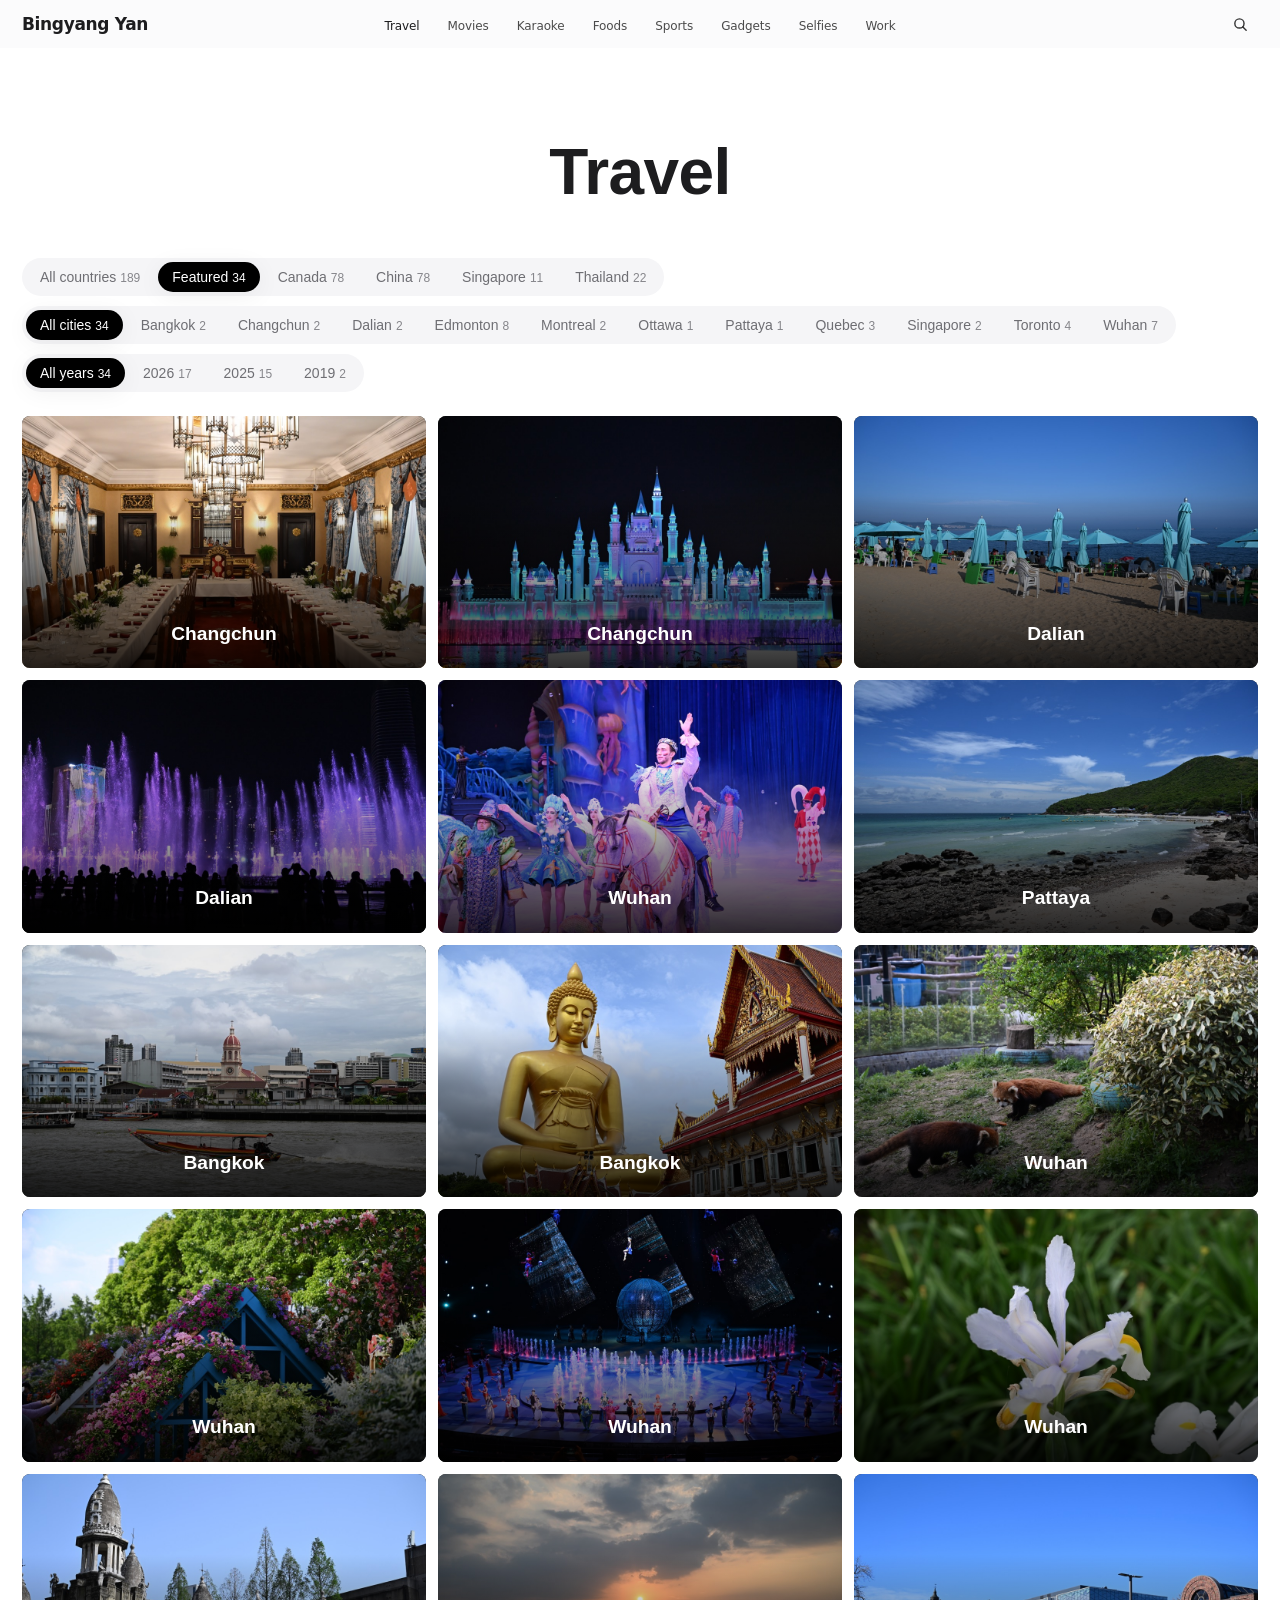
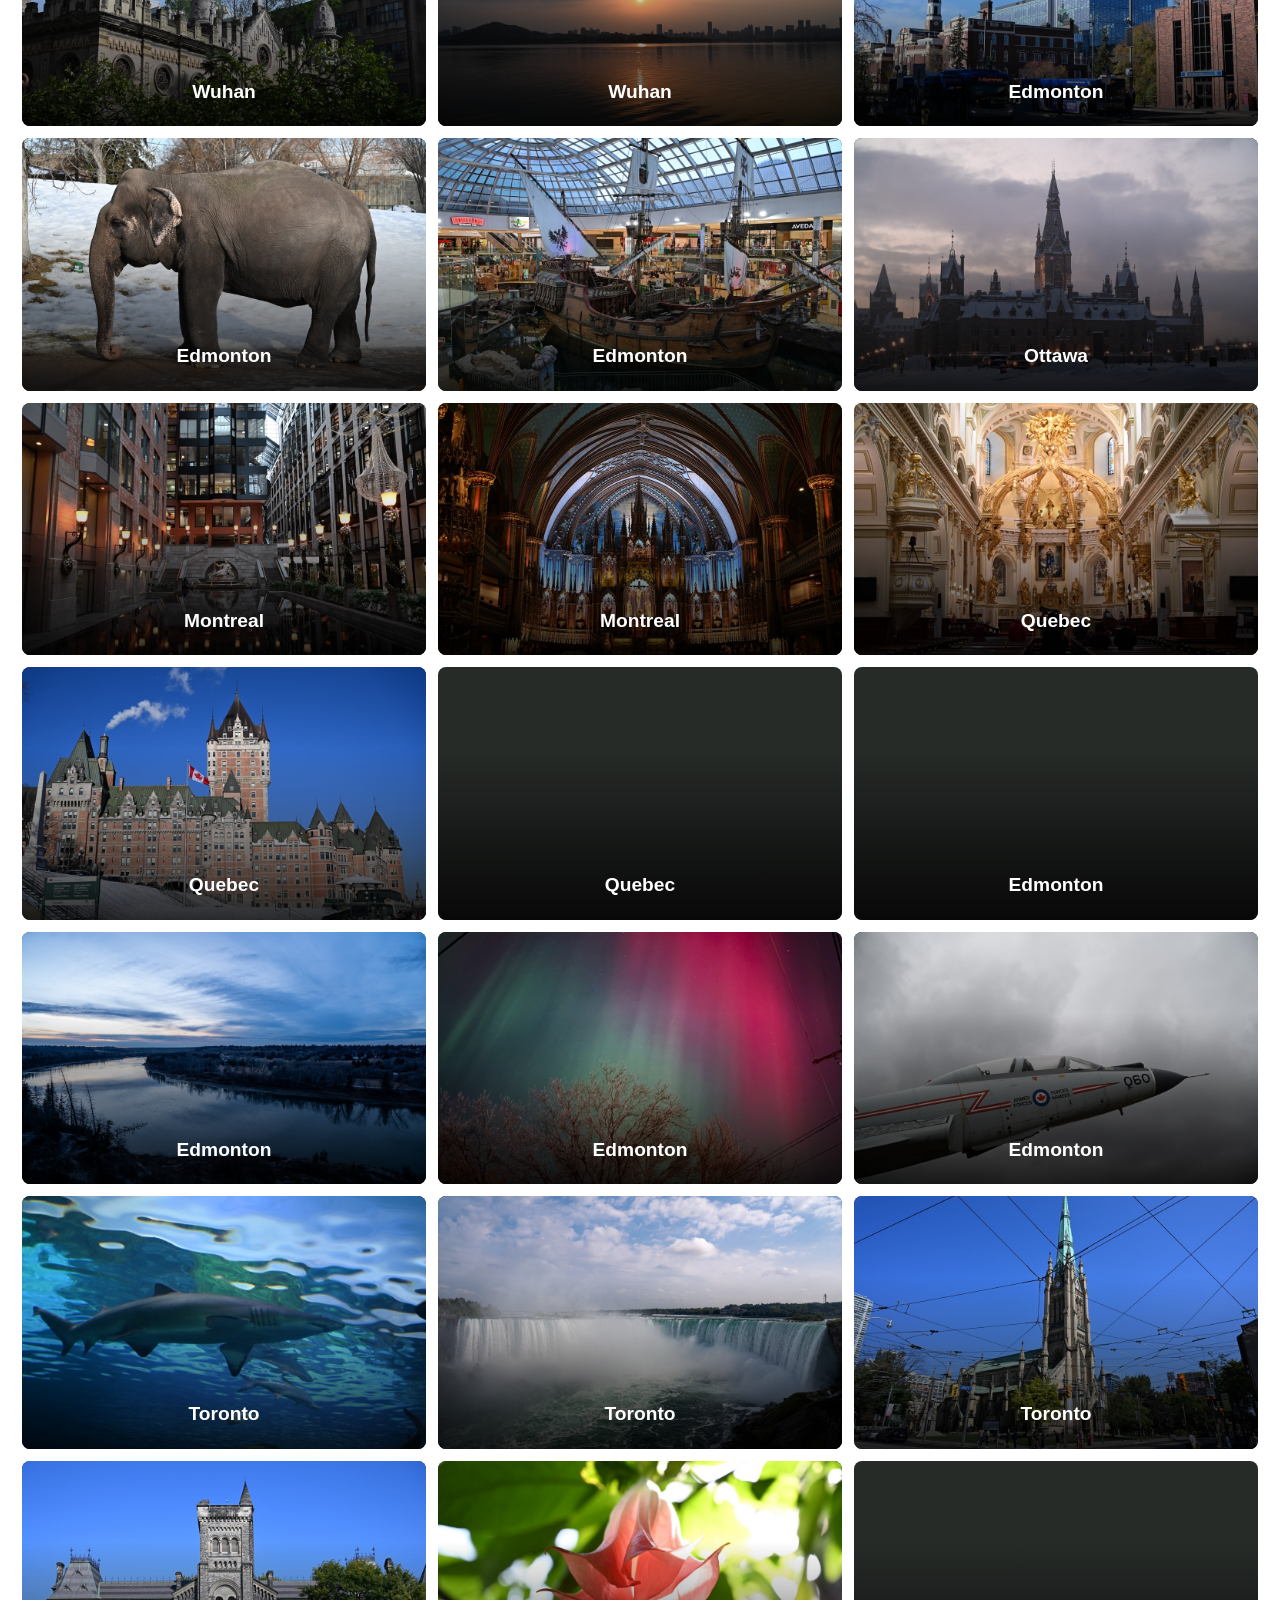
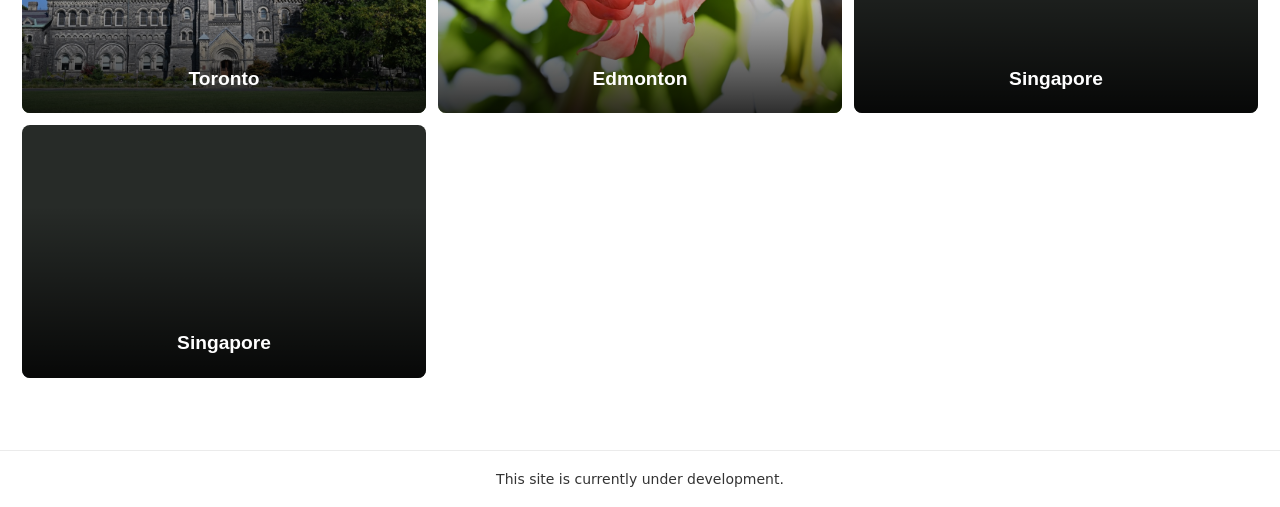
==== life/index.html @ ea41bec6 "Add linked city and year filters to Travel" ====
<!doctype html>
<html lang="en">
<head>
  <meta charset="utf-8">
  <meta name="viewport" content="width=device-width, initial-scale=1, viewport-fit=cover">
  <title>Travel · Bingyang Yan</title>
  <link rel="stylesheet" href="../assets/navigation.css?v=2">
  <script src="../assets/navigation.js?v=2" defer></script>
  <link rel="stylesheet" href="./travel.css?v=10">
  <script src="./travel.js?v=8" defer></script>
</head>
<body class="has-site-footer">
  <!-- Navigation adapted from breadli428/breadli428.github.io (MIT).
       See ../assets/navigation.LICENSE.txt. -->
  <header class="gnav">
    <nav class="gnav-inner" aria-label="Main">
      <a class="gnav-brand" href="./index.html">Bingyang Yan</a>
      <ul class="gnav-links" id="gnav-links">
        <li><span data-section="travel">Travel</span></li>
        <li><span data-section="movies">Movies</span></li>
        <li><span data-section="karaoke">Karaoke</span></li>
        <li><span data-section="foods">Foods</span></li>
        <li><span data-section="sports">Sports</span></li>
        <li><span data-section="gadgets">Gadgets</span></li>
        <li><span data-section="selfies">Selfies</span></li>
        <li><a href="../index.html">Work</a></li>
      </ul>
      <div class="gnav-tools">
        <button class="icon-btn" type="button" data-search aria-label="Search">
          <svg viewBox="0 0 24 24" fill="none" stroke="currentColor" stroke-width="2" stroke-linecap="round" aria-hidden="true">
            <circle cx="10.5" cy="10.5" r="6.5"/><path d="m20 20-4.6-4.6"/>
          </svg>
        </button>
        <button class="icon-btn gnav-menu-btn" type="button" aria-label="Menu" aria-expanded="false" aria-controls="gnav-links">
          <span aria-hidden="true"></span><span aria-hidden="true"></span>
        </button>
      </div>
    </nav>
  </header>
  <main class="travel" id="travel">
    <h1>Travel</h1>
    <div class="travel-filters">
      <div class="travel-filter-group" id="travel-country" role="group" aria-label="Filter by featured places or country"></div>
      <div class="travel-filter-group" id="travel-city" role="group" aria-label="Filter by city"></div>
      <div class="travel-filter-group" id="travel-year" role="group" aria-label="Filter by year"></div>
    </div>
    <p id="travel-status" role="status">Loading travel records…</p>
    <div class="travel-grid" id="travel-grid"></div>
    <template id="travel-card-template">
      <a class="travel-card" target="_blank" rel="noopener noreferrer">
        <img alt="" decoding="async">
        <span class="travel-card-label"></span>
        <span class="travel-card-details">
          <span class="travel-card-location"><strong></strong><span class="travel-card-country"></span></span>
          <small></small>
        </span>
      </a>
    </template>
  </main>
  <footer class="site-footer">This site is currently under development.</footer>
  <dialog class="search-modal" aria-label="Search">
    <div class="search-field">
      <input type="search" aria-label="Search pages" placeholder="Search pages" autofocus>
      <button class="icon-btn" type="button" data-close aria-label="Close search">
        <svg viewBox="0 0 24 24" fill="none" stroke="currentColor" stroke-width="2" stroke-linecap="round" aria-hidden="true">
          <path d="m6 6 12 12M18 6 6 18"/>
        </svg>
      </button>
    </div>
    <ul class="search-results"></ul>
    <div role="status"></div>
  </dialog>
</body>
</html>
---- assets/navigation.css ----
/* Navigation adapted from breadli428/breadli428.github.io.
   MIT license and copyright notice: navigation.LICENSE.txt. */

:root {
  --font: -apple-system, BlinkMacSystemFont, "SF Pro Text", Inter, system-ui, sans-serif;
  --nav-h: 48px;
  --wrap-wide: 1280px;
  --gutter: max(22px, env(safe-area-inset-left), env(safe-area-inset-right));
  --ease: cubic-bezier(0.28, 0.11, 0.32, 1);
  --bg: #fff;
  --text: #1d1d1f;
  --hairline: rgb(0 0 0 / 8%);
  --nav-bg: rgb(250 250 252 / 80%);
  --nav-text: rgb(0 0 0 / 80%);
  color-scheme: light;
}

@media (prefers-color-scheme: dark) {
  :root {
    --bg: #000;
    --text: #f5f5f7;
    --hairline: rgb(255 255 255 / 10%);
    --nav-bg: rgb(22 22 23 / 80%);
    --nav-text: rgb(255 255 255 / 80%);
    color-scheme: dark;
  }
}

*, *::before, *::after { box-sizing: border-box; }

html {
  scroll-behavior: smooth;
  scroll-padding-top: calc(var(--nav-h) + env(safe-area-inset-top, 0px) + 12px);
}

body {
  margin: 0;
  padding-top: calc(var(--nav-h) + env(safe-area-inset-top, 0px));
  background: var(--bg);
  color: var(--text);
  font-family: var(--font);
  -webkit-font-smoothing: antialiased;
}

.gnav {
  position: fixed; inset: 0 0 auto 0; z-index: 100;
  height: calc(var(--nav-h) + env(safe-area-inset-top, 0px));
  padding-top: env(safe-area-inset-top, 0px);
  background: var(--nav-bg);
  -webkit-backdrop-filter: saturate(180%) blur(20px);
  backdrop-filter: saturate(180%) blur(20px);
  transition: background-color 0.4s var(--ease), box-shadow 0.4s var(--ease);
}
.gnav.is-scrolled { box-shadow: 0 1px 0 var(--hairline); }
.gnav.is-over-hero:not(.is-open) {
  background: rgba(0, 0, 0, 0.35);
  --nav-text: rgba(255, 255, 255, 0.85);
  box-shadow: none;
}
.gnav.is-over-hero:not(.is-open) .gnav-brand { color: #fff; }

.gnav-inner {
  height: var(--nav-h);
  display: grid; grid-template-columns: 1fr auto 1fr; align-items: center; gap: 16px;
  width: min(100% - 2 * var(--gutter), var(--wrap-wide)); margin-inline: auto;
}
.gnav-brand {
  font-size: 17px; font-weight: 600; letter-spacing: -0.02em;
  color: var(--text); white-space: nowrap;
}
.gnav-brand, .gnav-brand:hover { text-decoration: none; }

.gnav-links {
  display: flex; align-items: center; gap: clamp(14px, 2.2vw, 30px);
  list-style: none; margin: 0; padding: 0;
}
.gnav-links a, .gnav-links li > span {
  text-decoration: none; white-space: nowrap;
  font-size: 12px; letter-spacing: -0.01em;
  color: var(--nav-text);
  transition: color 0.2s var(--ease), opacity 0.2s var(--ease);
  opacity: 0.88;
}
.gnav-links a:hover, .gnav-links a.is-active { text-decoration: none; opacity: 1; color: var(--text); }
.gnav.is-over-hero:not(.is-open) .gnav-links a:hover,
.gnav.is-over-hero:not(.is-open) .gnav-links a.is-active { color: #fff; }

.gnav-tools { display: flex; justify-self: end; align-items: center; gap: 4px; }
.icon-btn {
  width: 36px; height: 36px;
  display: inline-grid; place-items: center;
  border: 0; padding: 0; background: transparent; cursor: pointer;
  border-radius: 50%;
  color: var(--nav-text);
  transition: background-color 0.2s var(--ease);
}
.icon-btn:hover { background: var(--hairline); }
.icon-btn svg { width: 17px; height: 17px; }

.gnav-menu-btn { display: none; flex-direction: column; align-items: center; justify-content: center; }
.gnav-menu-btn span {
  display: block; width: 17px; height: 1.5px; background: currentColor; border-radius: 1px;
  transition: transform 0.3s var(--ease);
}
.gnav-menu-btn span + span { margin-top: 6px; }
.gnav.is-open .gnav-menu-btn span:first-child { transform: translateY(3.75px) rotate(45deg); }
.gnav.is-open .gnav-menu-btn span:last-child { transform: translateY(-3.75px) rotate(-45deg); }

@media (max-width: 900px) {
  .gnav-inner { grid-template-columns: 1fr auto; gap: 8px; }
  .gnav-menu-btn { display: inline-flex; }
  .gnav-links {
    position: fixed; inset: calc(var(--nav-h) + env(safe-area-inset-top, 0px)) 0 auto 0;
    height: calc(100dvh - var(--nav-h) - env(safe-area-inset-top, 0px));
    flex-direction: column; align-items: flex-start; gap: 0;
    padding: 12px var(--gutter) 40px;
    background: var(--bg);
    overflow-y: auto; overscroll-behavior: contain;
    visibility: hidden; opacity: 0;
    transform: translateY(-8px);
    transition: opacity 0.3s var(--ease), transform 0.3s var(--ease), visibility 0s linear 0.3s;
  }
  .gnav.is-open .gnav-links {
    visibility: visible; opacity: 1; transform: none;
    transition: opacity 0.3s var(--ease), transform 0.3s var(--ease);
  }
  .gnav-links li { width: 100%; }
  .gnav-links a, .gnav-links li > span {
    display: block; padding: 10px 0;
    font-size: 28px; font-weight: 600; letter-spacing: 0.007em;
    color: var(--text); opacity: 1;
  }
  .gnav.is-open { background: var(--bg); }
  body.nav-open { overflow: hidden; }
}


.search-modal {
  position: fixed;
  inset: 10vh 0 auto;
  width: min(100% - 32px, 680px);
  max-height: 80vh;
  margin: 0 auto;
  padding: 24px;
  border: 1px solid var(--hairline);
  border-radius: 18px;
  background: var(--bg);
  color: var(--text);
}

.search-modal::backdrop { background: rgb(0 0 0 / 40%); }

.search-field { display: flex; align-items: center; gap: 8px; }

.search-field input {
  flex: 1;
  min-width: 0;
  font: inherit;
  color: inherit;
  background: transparent;
  border: 1px solid var(--hairline);
  border-radius: 8px;
  padding: 10px 12px;
}

.search-results { margin: 16px 0 0; padding-inline-start: 20px; }
.search-results li + li { margin-top: 8px; }
.search-results a { color: inherit; }

@media (prefers-reduced-motion: no-preference) {
  @view-transition { navigation: auto; }
  ::view-transition-old(root), ::view-transition-new(root) { animation-duration: 180ms; }
}

@media (prefers-reduced-motion: reduce) {
  html { scroll-behavior: auto; }
  .gnav, .gnav .gnav-links, .gnav a, .gnav .icon-btn, .gnav .gnav-menu-btn span {
    transition: none;
  }
}

body.has-site-footer {
  display: flex;
  flex-direction: column;
  min-height: 100vh;
}

.site-footer {
  margin-top: auto;
  padding: 20px var(--gutter) max(20px, env(safe-area-inset-bottom));
  border-top: 1px solid var(--hairline);
  color: var(--nav-text);
  font-size: 14px;
  text-align: center;
}
---- life/travel.css ----
/* Travel title and segmented filters adapted from breadli428/breadli428.github.io
   (MIT). See ../assets/navigation.LICENSE.txt. */

.travel {
  --travel-muted: #6e6e73;
  --travel-count: #86868b;
  --travel-tile: #f5f5f7;
  --travel-shadow: 0 4px 24px rgb(0 0 0 / 6%);
  width: 100%;
  max-width: 1480px;
  margin-inline: auto;
  padding: clamp(36px, 7vw, 90px) var(--gutter) 72px;
  background: var(--bg);
  text-align: center;
  font-family: -apple-system, BlinkMacSystemFont, "SF Pro Display", "SF Pro Text", Inter, "Helvetica Neue", Helvetica, Arial, sans-serif;
}

.travel h1 {
  margin: 0 0 clamp(24px, calc(5vw - 12px), 52px);
  font-size: clamp(36px, 5.2vw, 64px);
  line-height: 1.0625;
  letter-spacing: -0.009em;
  font-weight: 700;
}

.travel-filter-group {
  display: flex; gap: 4px; flex-wrap: wrap; width: fit-content; max-width: 100%;
  padding: 4px;
  border-radius: 980px; background: var(--travel-tile);
}
.travel-filter {
  border: 0;
  background: transparent;
  cursor: pointer;
  white-space: nowrap;
  font: inherit;
  padding: 7px 14px; border-radius: 980px;
  font-size: 14px; font-weight: 500; color: var(--travel-muted);
  transition: background-color 0.25s var(--ease), color 0.25s var(--ease);
}
.travel-filter span { margin-left: 4px; font-size: 12px; color: var(--travel-count); font-variant-numeric: tabular-nums; }
.travel-filter:hover { color: var(--text); }
.travel-filter[aria-pressed="true"] { background: #000; color: #fff; box-shadow: var(--travel-shadow); }
.travel-filter[aria-pressed="true"] span { color: inherit; }

.travel-filters {
  display: flex;
  flex-direction: column;
  align-items: flex-start;
  gap: 10px;
}
.travel-filter-group:empty, .travel-filter[hidden] { display: none; }
.travel-filter:focus-visible { outline: 2px solid var(--text); outline-offset: -2px; }
.travel-filter[aria-pressed="true"]:focus-visible { outline-color: #fff; }
#travel-status { margin: 18px 0 12px; font-size: 14px; color: var(--travel-muted); }
#travel-status:empty { display: none; }
.travel-grid:not(:empty) { margin-top: 24px; }

@media (max-width: 760px) {
  .travel-filter-group { border-radius: 22px; }
}

@media (prefers-color-scheme: dark) {
  .travel {
    --travel-muted: #a1a1a6;
    --travel-tile: #161617;
    --travel-shadow: 0 4px 24px rgb(0 0 0 / 40%);
  }
}

.travel-grid { display: grid; grid-template-columns: repeat(var(--travel-columns, 4), minmax(0, 1fr)); gap: 12px; }
.travel-grid--featured { --travel-columns: 3; }
.travel-card {
  position: relative;
  display: grid;
  align-items: end;
  width: 100%;
  overflow: hidden;
  isolation: isolate;
  aspect-ratio: 16 / 10;
  border: 0;
  border-radius: 8px;
  padding: clamp(12px, 2vw, 24px);
  background: #272b28;
  color: white;
  font: inherit;
  text-decoration: none;
  cursor: pointer;
}
.travel-card::after {
  content: "";
  position: absolute;
  inset: 0;
  z-index: -1;
  background: linear-gradient(transparent 32%, rgb(0 0 0 / 82%));
  transition: opacity 250ms ease;
}
.travel-card:focus-visible::after {
  opacity: 0;
}
.travel-card img {
  position: absolute;
  inset: 0;
  z-index: -2;
  width: 100%;
  height: 100%;
  object-fit: cover;
  transition: transform 250ms ease;
}
.travel-card:focus-visible { outline: 3px solid currentColor; outline-offset: 3px; color: var(--text); }
.travel-card:focus-visible span { color: white; }
.travel-card strong, .travel-card small { display: block; }
.travel-card strong, .travel-card-label { font-size: clamp(0.9375rem, 1.5vw, 1.3125rem); line-height: 1.12; }
.travel-card small { margin-top: 6px; font-size: .875rem; }
.travel-card-label { font-weight: 700; }
.travel-card .travel-card-label,
.travel-card .travel-card-details { grid-area: 1 / 1; }
.travel-card .travel-card-details { visibility: hidden; }
.travel-card:focus-visible .travel-card-label { visibility: hidden; }
.travel-card:focus-visible .travel-card-details { visibility: visible; }

@media (hover: hover) {
  .travel-card:hover::after { opacity: 0; }
  .travel-card:hover img { transform: scale(1.035); }
  .travel-card:hover .travel-card-label { visibility: hidden; }
  .travel-card:hover .travel-card-details { visibility: visible; }
}

.travel-card-details {
  justify-self: center;
  max-width: 100%;
  padding: 6px 10px;
  border-radius: 6px;
  background: rgb(0 0 0 / 62%);
}
.travel-card-country:empty { display: none; }
.travel-grid--featured .travel-card-location {
  display: flex;
  flex-wrap: wrap;
  justify-content: center;
  align-items: baseline;
  gap: 2px 7px;
}
.travel-grid--featured .travel-card-location strong { font-size: clamp(1.125rem, 1.65vw, 1.5rem); }
.travel-grid--featured .travel-card-country { font-size: 0.8125rem; }

@media (max-width: 1100px) { .travel-grid { grid-template-columns: repeat(3, minmax(0, 1fr)); } }
@media (max-width: 850px) { .travel-grid { grid-template-columns: repeat(2, minmax(0, 1fr)); } }
@media (max-width: 460px) {
  .travel-grid { grid-template-columns: 1fr; }
}
@media (prefers-reduced-motion: reduce) {
  .travel-card::after, .travel-card img, .travel-filter { transition: none; }
}
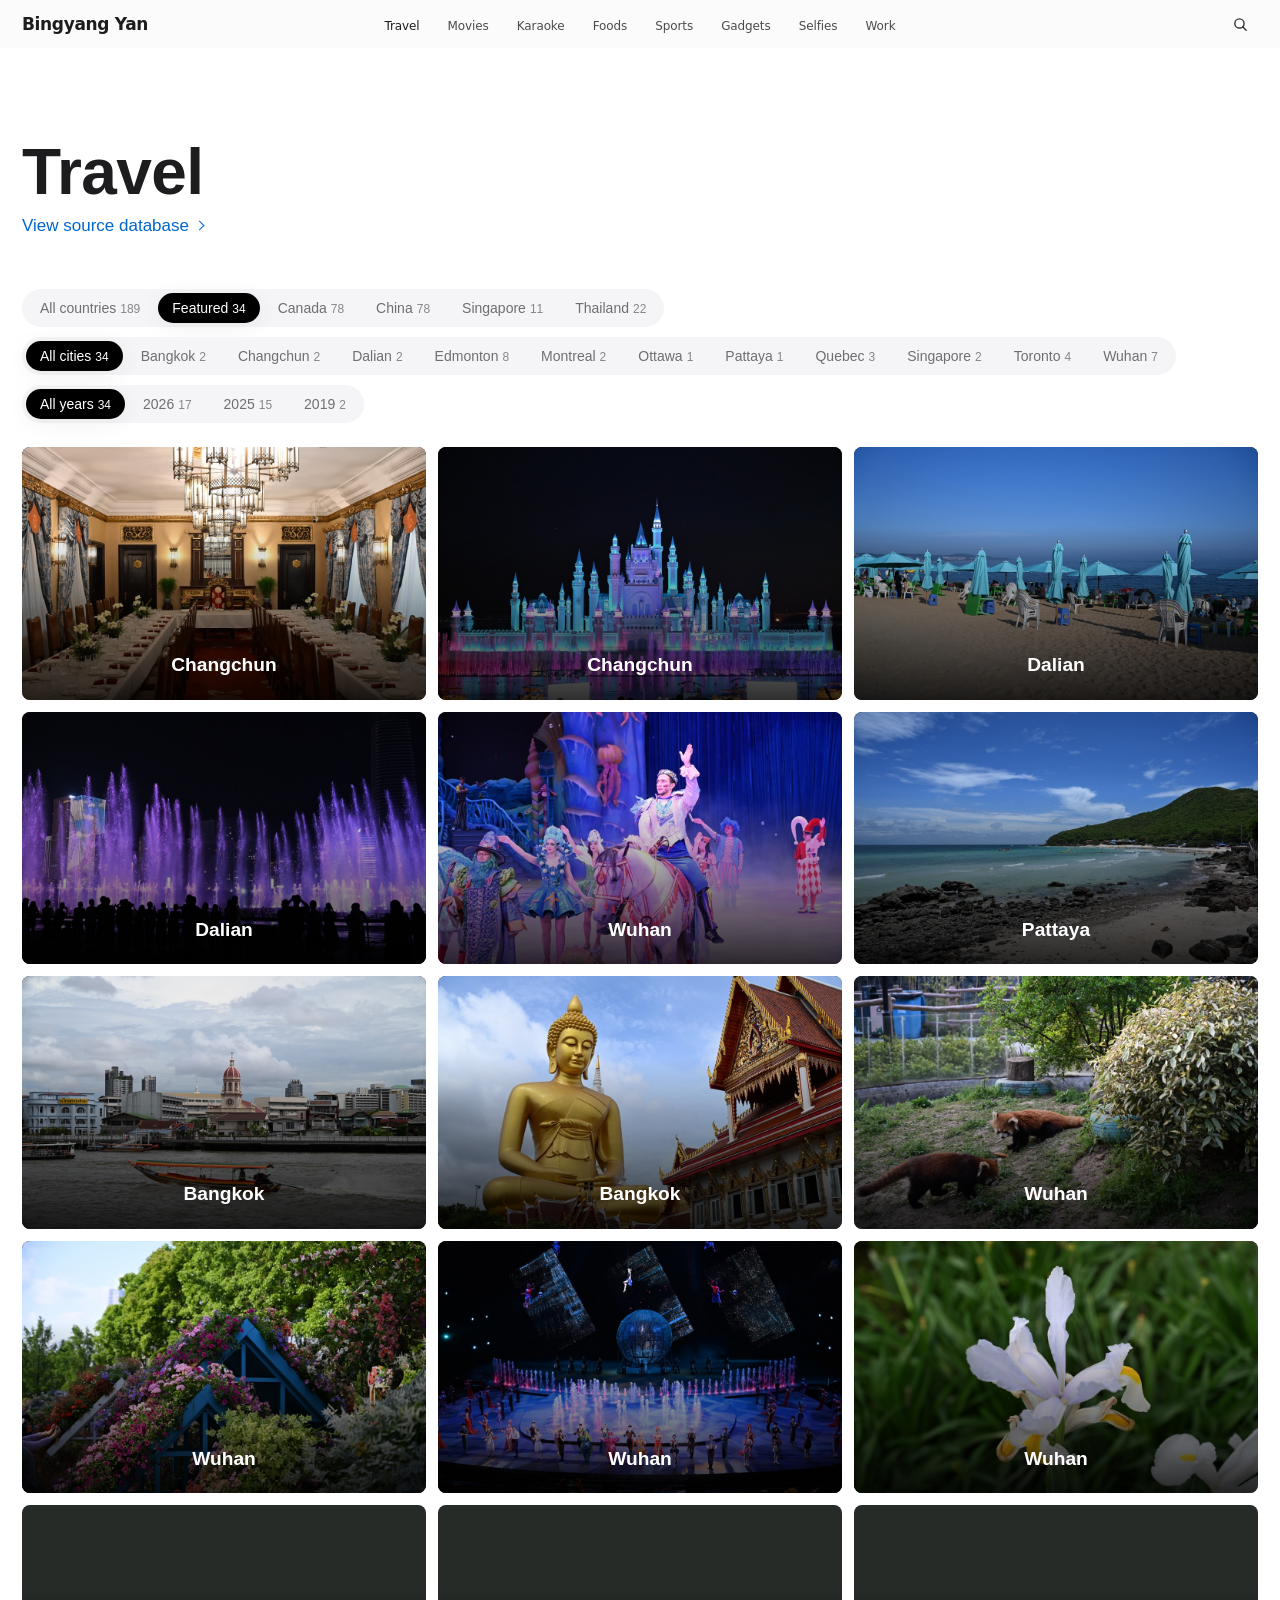
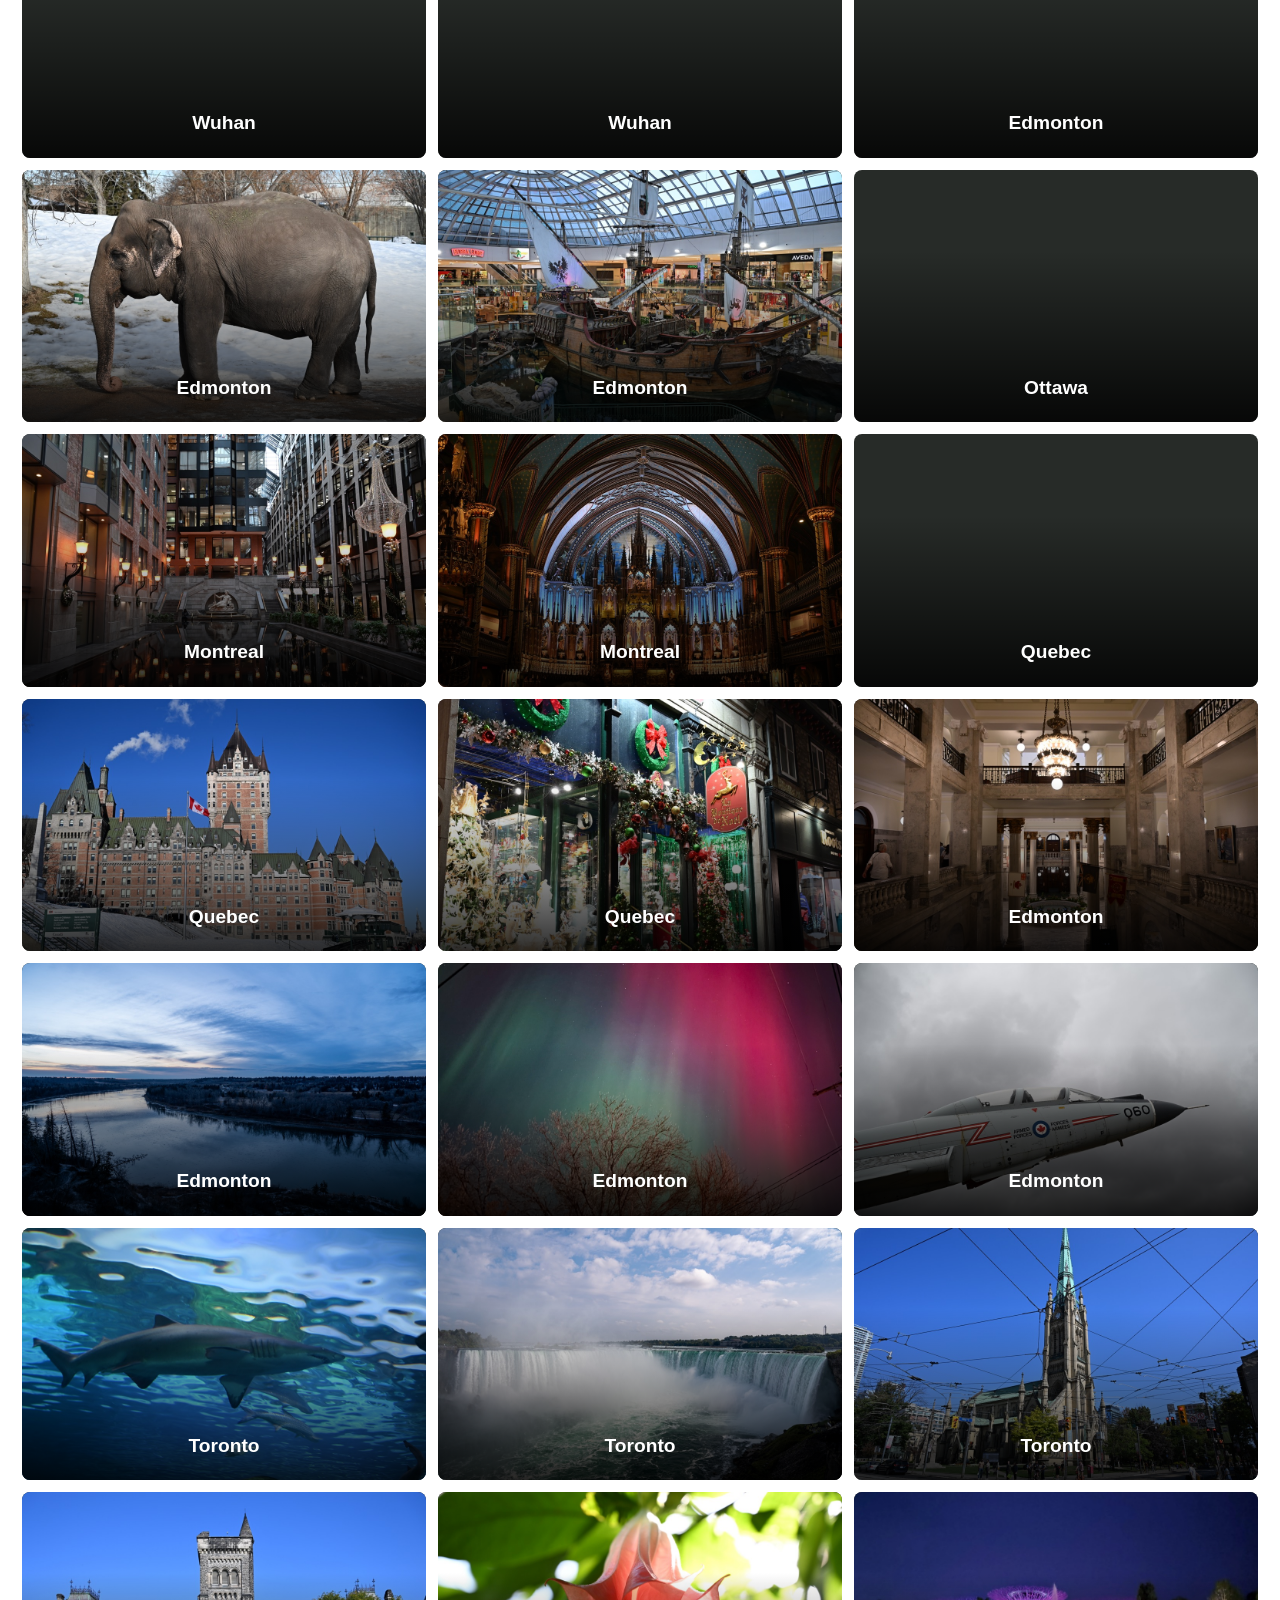
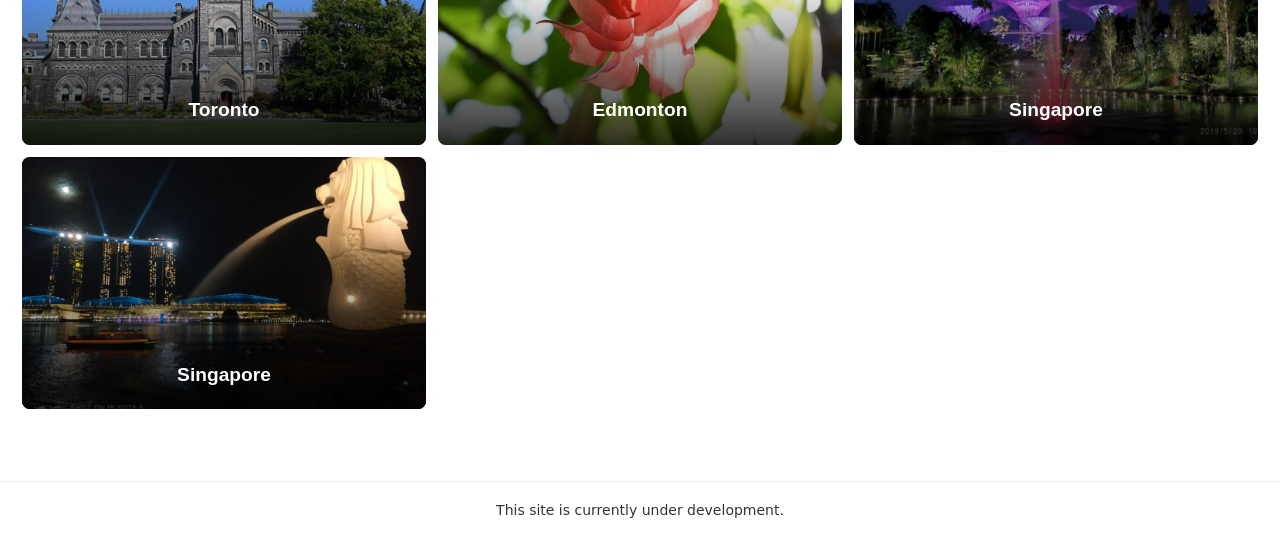
==== commit 1009f523: "Add the Travel source link and improve mobile city titles" ====
--- a/life/index.html
+++ b/life/index.html
@@ -6,7 +6,7 @@
   <title>Travel · Bingyang Yan</title>
   <link rel="stylesheet" href="../assets/navigation.css?v=2">
   <script src="../assets/navigation.js?v=2" defer></script>
-  <link rel="stylesheet" href="./travel.css?v=10">
+  <link rel="stylesheet" href="./travel.css?v=11">
   <script src="./travel.js?v=8" defer></script>
 </head>
 <body class="has-site-footer">
@@ -38,7 +38,10 @@
     </nav>
   </header>
   <main class="travel" id="travel">
-    <h1>Travel</h1>
+    <div class="travel-heading">
+      <h1>Travel</h1>
+      <a class="travel-source-link" href="https://bryce-yan.notion.site/db-travel">View source database</a>
+    </div>
     <div class="travel-filters">
       <div class="travel-filter-group" id="travel-country" role="group" aria-label="Filter by featured places or country"></div>
       <div class="travel-filter-group" id="travel-city" role="group" aria-label="Filter by city"></div>
--- a/life/travel.css
+++ b/life/travel.css
@@ -3,6 +3,7 @@
 
 .travel {
   --travel-muted: #6e6e73;
+  --travel-link: #0066cc;
   --travel-count: #86868b;
   --travel-tile: #f5f5f7;
   --travel-shadow: 0 4px 24px rgb(0 0 0 / 6%);
@@ -15,13 +16,36 @@
   font-family: -apple-system, BlinkMacSystemFont, "SF Pro Display", "SF Pro Text", Inter, "Helvetica Neue", Helvetica, Arial, sans-serif;
 }
 
+.travel-heading {
+  margin-bottom: clamp(24px, calc(5vw - 12px), 52px);
+  text-align: start;
+}
 .travel h1 {
-  margin: 0 0 clamp(24px, calc(5vw - 12px), 52px);
+  margin: 0 0 8px;
   font-size: clamp(36px, 5.2vw, 64px);
   line-height: 1.0625;
   letter-spacing: -0.009em;
   font-weight: 700;
 }
+
+.travel-source-link {
+  display: inline-flex;
+  align-items: center;
+  gap: 7px;
+  color: var(--travel-link);
+  font-size: 17px;
+  line-height: 1.4;
+  text-decoration: none;
+}
+.travel-source-link::after {
+  width: 0.42em;
+  height: 0.42em;
+  border-inline-end: 1.5px solid;
+  border-block-start: 1.5px solid;
+  transform: rotate(45deg);
+  content: "";
+}
+.travel-source-link:hover { text-decoration: underline; }
 
 .travel-filter-group {
   display: flex; gap: 4px; flex-wrap: wrap; width: fit-content; max-width: 100%;
@@ -58,11 +82,13 @@
 
 @media (max-width: 760px) {
   .travel-filter-group { border-radius: 22px; }
+  .travel-grid--featured .travel-card-label { font-size: 20px; }
 }
 
 @media (prefers-color-scheme: dark) {
   .travel {
     --travel-muted: #a1a1a6;
+    --travel-link: #2997ff;
     --travel-tile: #161617;
     --travel-shadow: 0 4px 24px rgb(0 0 0 / 40%);
   }
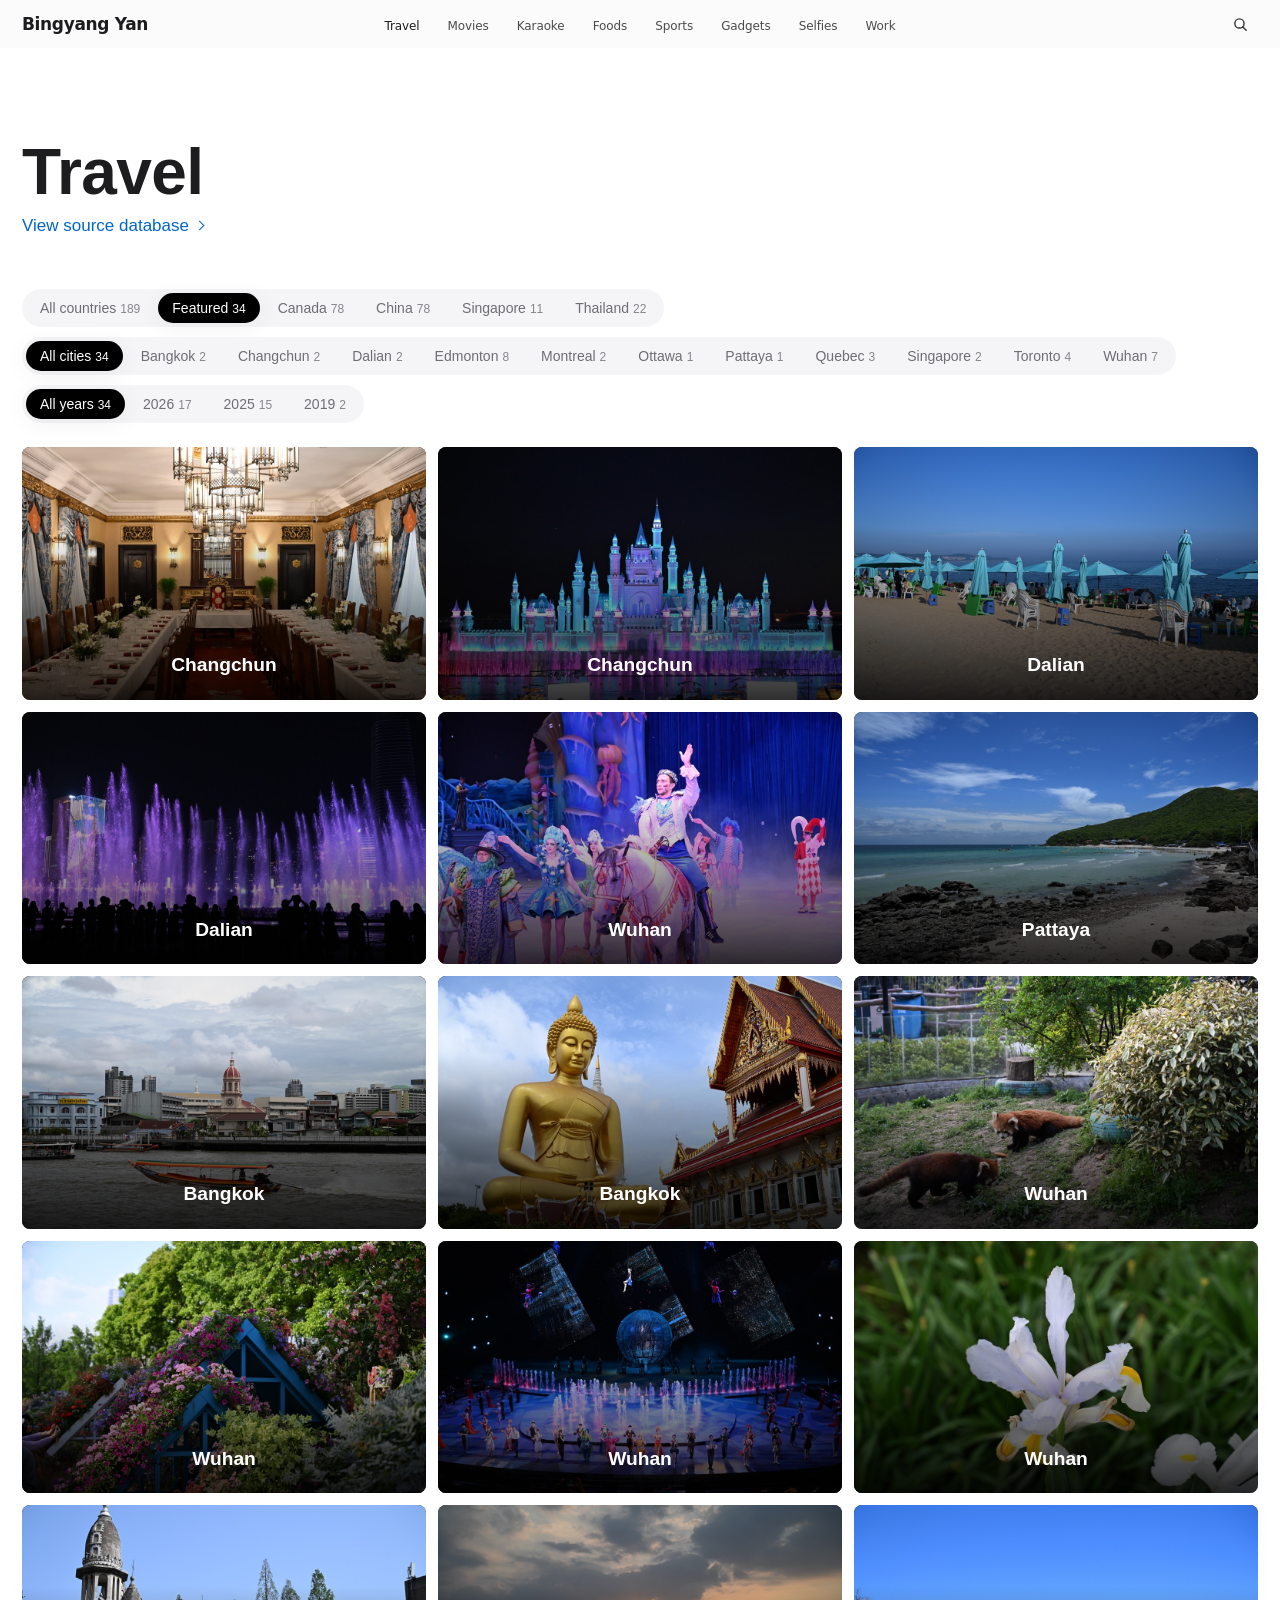
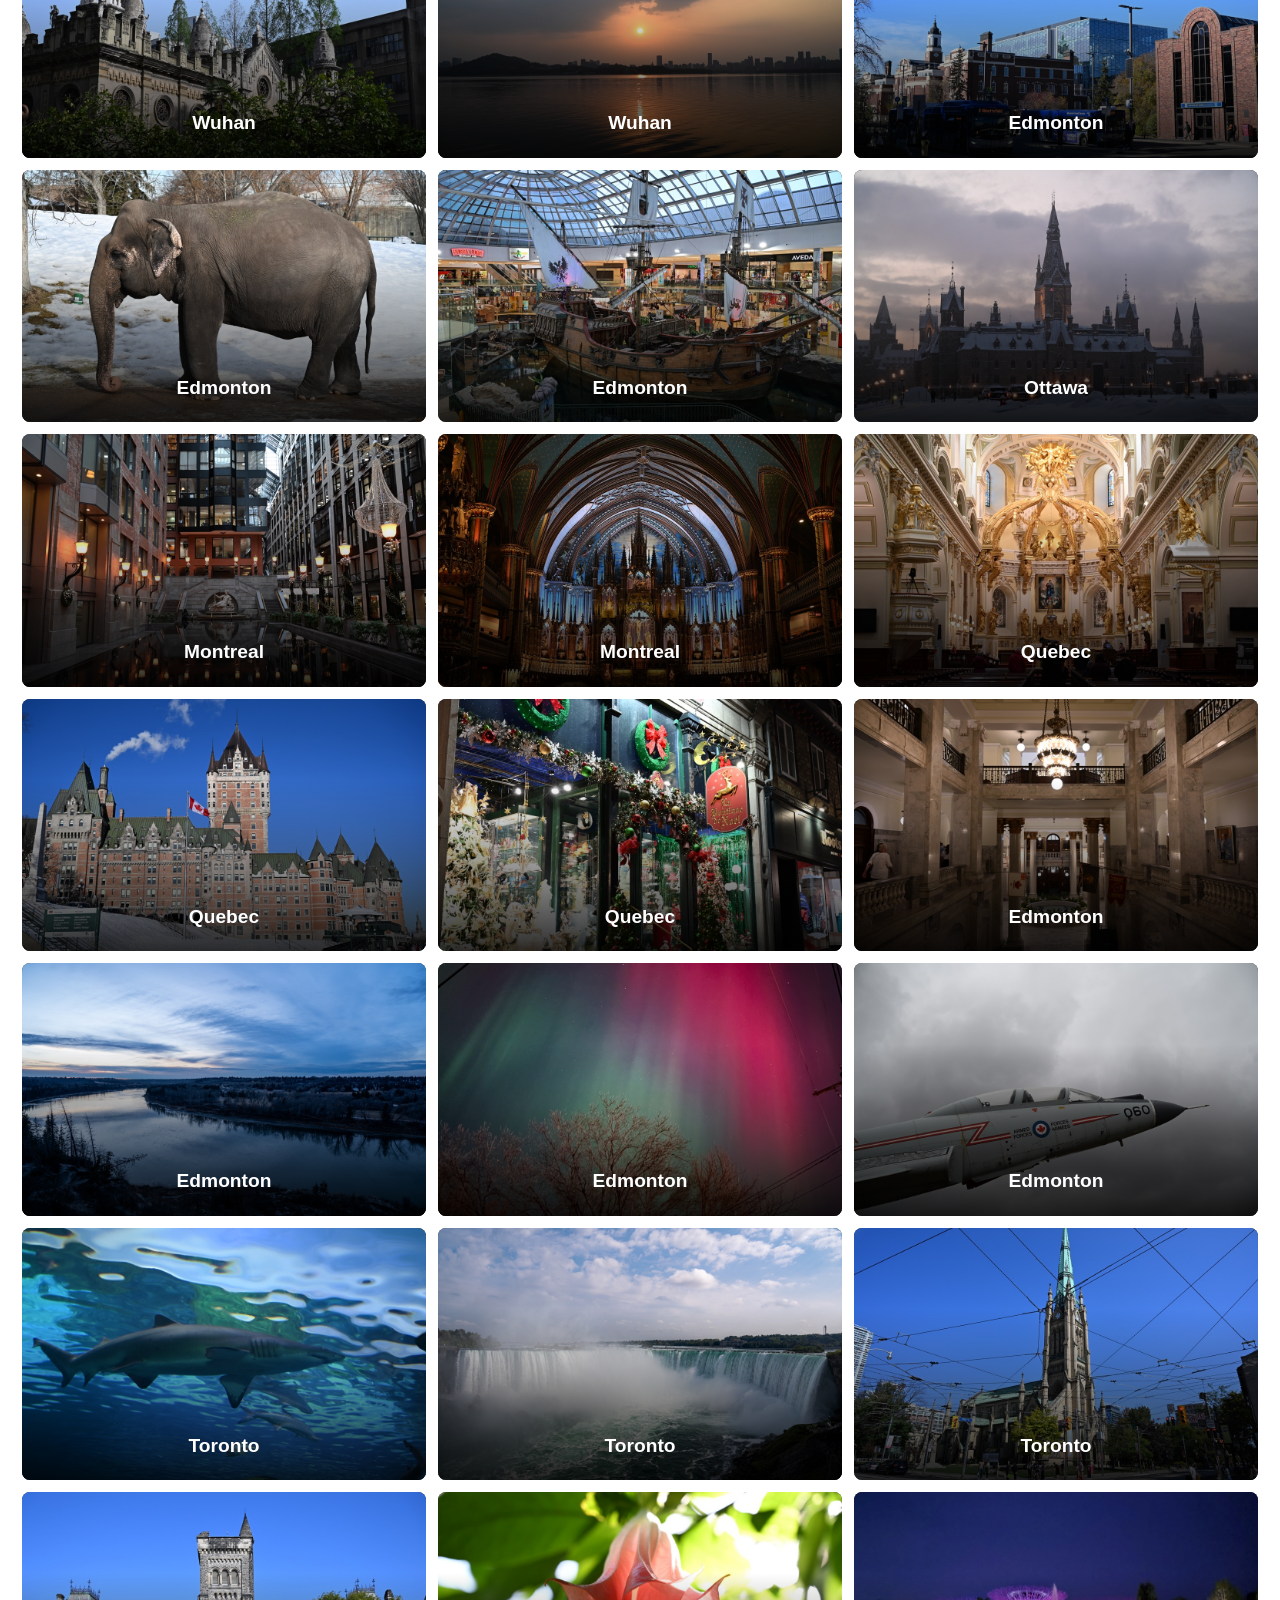
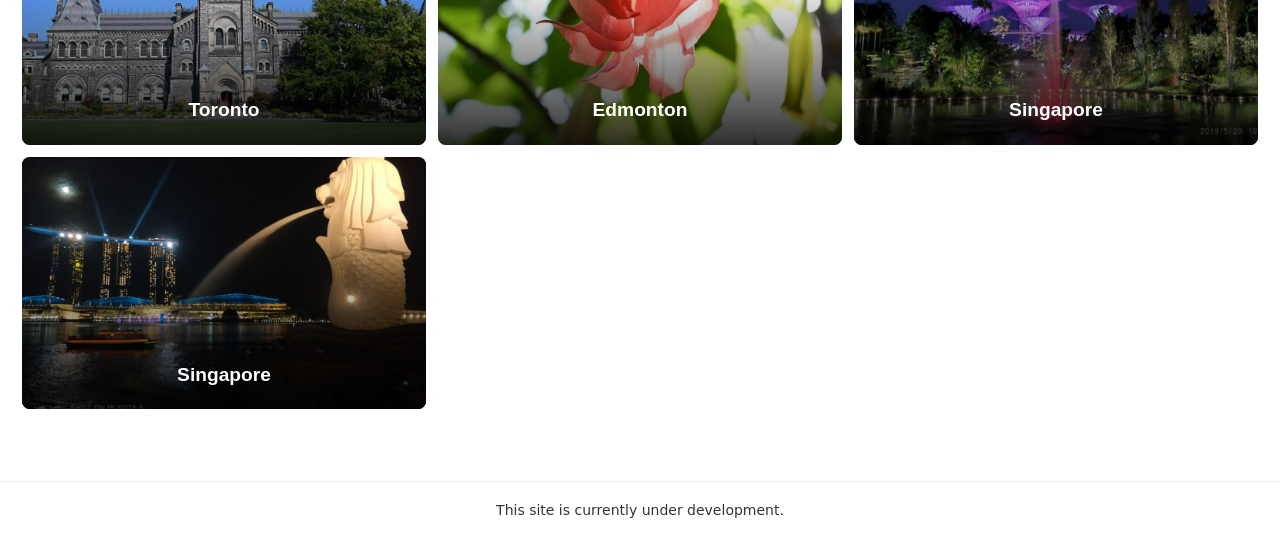
==== commit 6d5be8cf: "Unify mobile title sizes across Travel views" ====
--- a/life/index.html
+++ b/life/index.html
@@ -6,7 +6,7 @@
   <title>Travel · Bingyang Yan</title>
   <link rel="stylesheet" href="../assets/navigation.css?v=2">
   <script src="../assets/navigation.js?v=2" defer></script>
-  <link rel="stylesheet" href="./travel.css?v=11">
+  <link rel="stylesheet" href="./travel.css?v=12">
   <script src="./travel.js?v=8" defer></script>
 </head>
 <body class="has-site-footer">
--- a/life/travel.css
+++ b/life/travel.css
@@ -82,7 +82,7 @@
 
 @media (max-width: 760px) {
   .travel-filter-group { border-radius: 22px; }
-  .travel-grid--featured .travel-card-label { font-size: 20px; }
+  .travel-card .travel-card-label { font-size: 20px; }
 }
 
 @media (prefers-color-scheme: dark) {
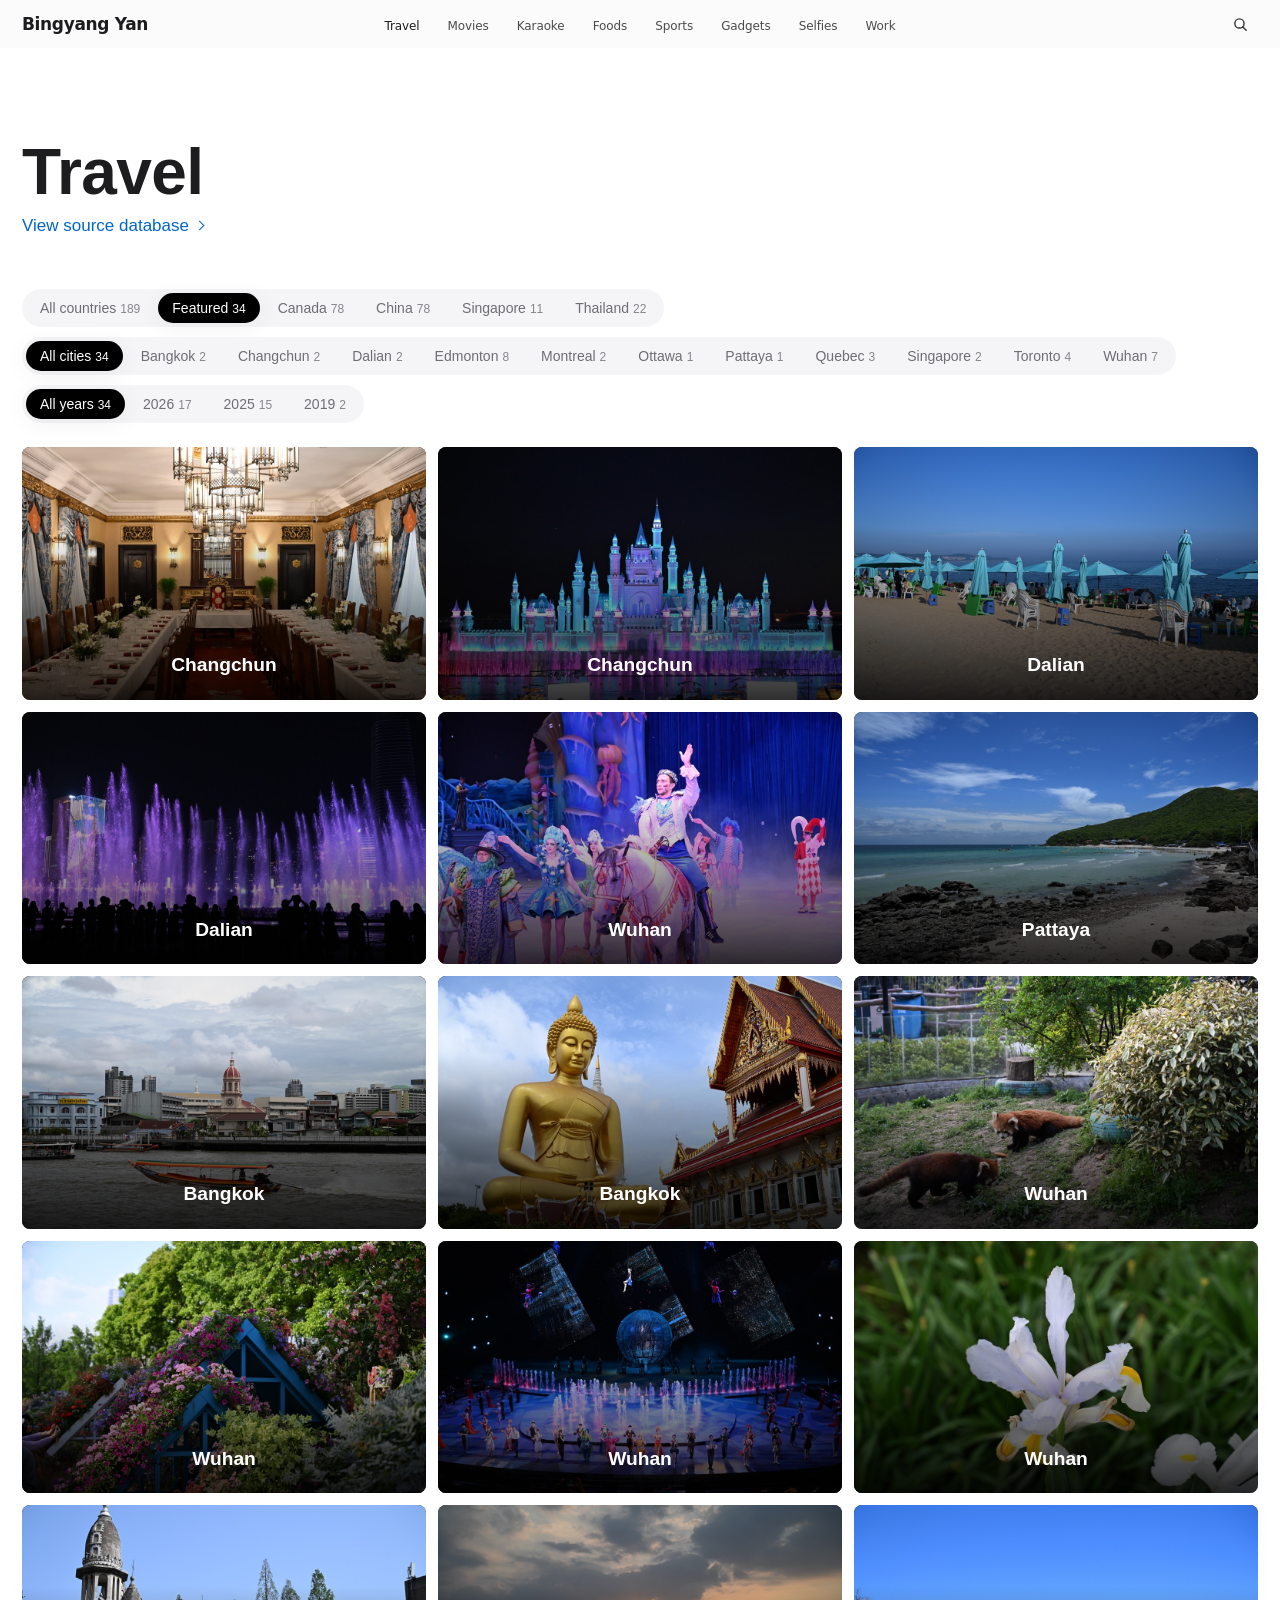
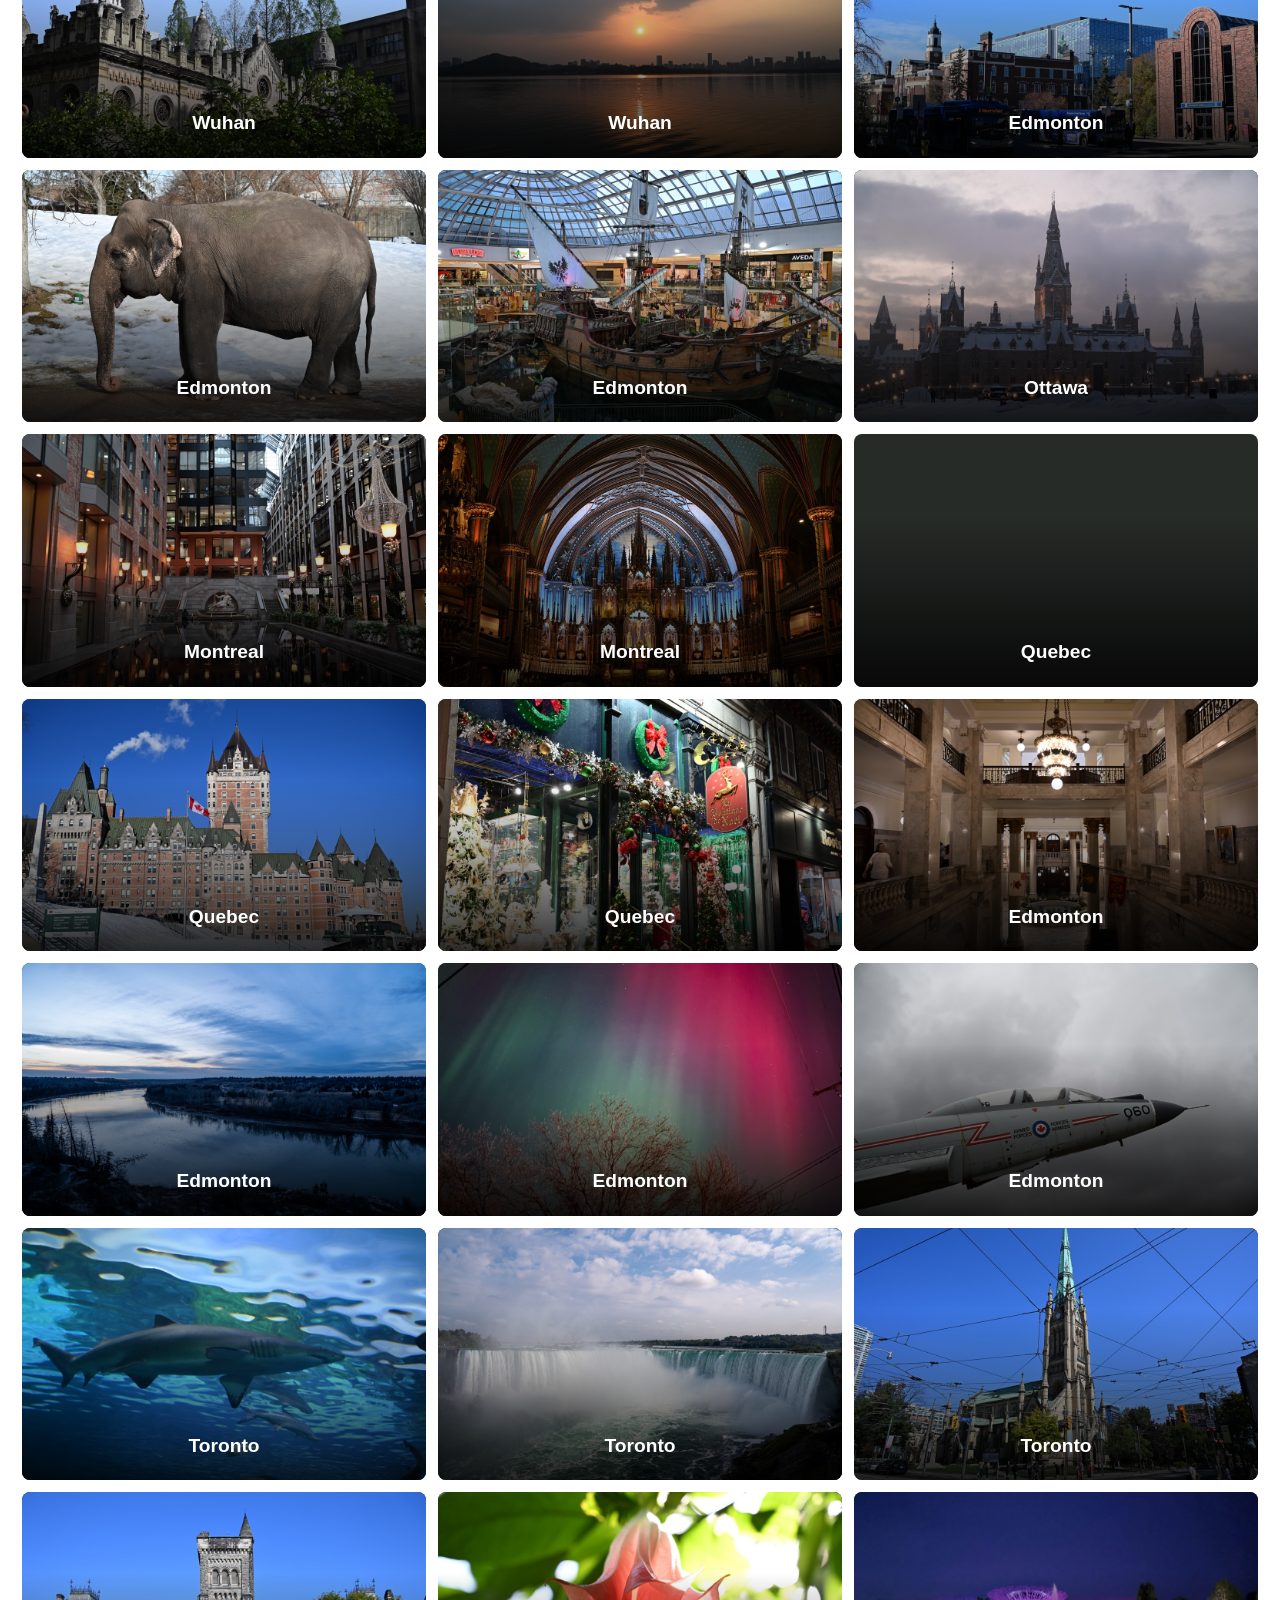
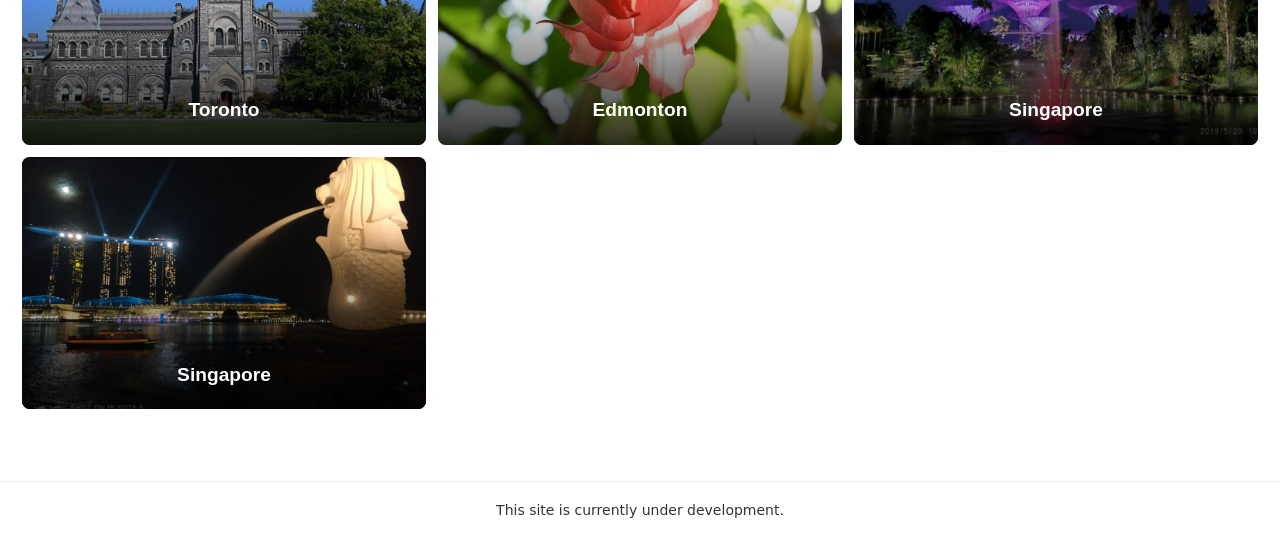
==== commit 080f12d9: "Link all three Travel filters" ====
--- a/life/index.html
+++ b/life/index.html
@@ -5,9 +5,9 @@
   <meta name="viewport" content="width=device-width, initial-scale=1, viewport-fit=cover">
   <title>Travel · Bingyang Yan</title>
   <link rel="stylesheet" href="../assets/navigation.css?v=2">
-  <script src="../assets/navigation.js?v=2" defer></script>
-  <link rel="stylesheet" href="./travel.css?v=12">
-  <script src="./travel.js?v=8" defer></script>
+  <script src="../assets/navigation.js?v=4" defer></script>
+  <link rel="stylesheet" href="./travel/travel.css?v=12">
+  <script src="./travel/travel.js?v=9" defer></script>
 </head>
 <body class="has-site-footer">
   <!-- Navigation adapted from breadli428/breadli428.github.io (MIT).
--- a/assets/navigation.css
+++ b/assets/navigation.css
@@ -1,6 +1,3 @@
-/* Navigation adapted from breadli428/breadli428.github.io.
-   MIT license and copyright notice: navigation.LICENSE.txt. */
-
 :root {
   --font: -apple-system, BlinkMacSystemFont, "SF Pro Text", Inter, system-ui, sans-serif;
   --nav-h: 48px;
--- a/life/travel/travel.css
+++ b/life/travel/travel.css
@@ -0,0 +1,180 @@
+/* Travel title and segmented filters adapted from breadli428/breadli428.github.io
+   (MIT). See ../assets/navigation.LICENSE.txt. */
+
+.travel {
+  --travel-muted: #6e6e73;
+  --travel-link: #0066cc;
+  --travel-count: #86868b;
+  --travel-tile: #f5f5f7;
+  --travel-shadow: 0 4px 24px rgb(0 0 0 / 6%);
+  width: 100%;
+  max-width: 1480px;
+  margin-inline: auto;
+  padding: clamp(36px, 7vw, 90px) var(--gutter) 72px;
+  background: var(--bg);
+  text-align: center;
+  font-family: -apple-system, BlinkMacSystemFont, "SF Pro Display", "SF Pro Text", Inter, "Helvetica Neue", Helvetica, Arial, sans-serif;
+}
+
+.travel-heading {
+  margin-bottom: clamp(24px, calc(5vw - 12px), 52px);
+  text-align: start;
+}
+.travel-heading :is(h1, h2) {
+  margin: 0 0 8px;
+  font-size: clamp(36px, 5.2vw, 64px);
+  line-height: 1.0625;
+  letter-spacing: -0.009em;
+  font-weight: 700;
+}
+
+.travel-source-link {
+  display: inline-flex;
+  align-items: center;
+  gap: 7px;
+  color: var(--travel-link);
+  font-size: 17px;
+  line-height: 1.4;
+  text-decoration: none;
+}
+.travel-source-link::after {
+  width: 0.42em;
+  height: 0.42em;
+  border-inline-end: 1.5px solid;
+  border-block-start: 1.5px solid;
+  transform: rotate(45deg);
+  content: "";
+}
+.travel-source-link:hover { text-decoration: underline; }
+
+.travel-filter-group {
+  display: flex; gap: 4px; flex-wrap: wrap; width: fit-content; max-width: 100%;
+  padding: 4px;
+  border-radius: 980px; background: var(--travel-tile);
+}
+.travel-filter {
+  border: 0;
+  background: transparent;
+  cursor: pointer;
+  white-space: nowrap;
+  font: inherit;
+  padding: 7px 14px; border-radius: 980px;
+  font-size: 14px; font-weight: 500; color: var(--travel-muted);
+  transition: background-color 0.25s var(--ease), color 0.25s var(--ease);
+}
+.travel-filter span { margin-left: 4px; font-size: 12px; color: var(--travel-count); font-variant-numeric: tabular-nums; }
+.travel-filter:hover { color: var(--text); }
+.travel-filter[aria-pressed="true"] { background: #000; color: #fff; box-shadow: var(--travel-shadow); }
+.travel-filter[aria-pressed="true"] span { color: inherit; }
+
+.travel-filters {
+  display: flex;
+  flex-direction: column;
+  align-items: flex-start;
+  gap: 10px;
+}
+.travel-filter-group:empty, .travel-filter[hidden] { display: none; }
+.travel-filter:focus-visible { outline: 2px solid var(--text); outline-offset: -2px; }
+.travel-filter[aria-pressed="true"]:focus-visible { outline-color: #fff; }
+:is(#travel-status, #news-status) { margin: 18px 0 12px; font-size: 14px; color: var(--travel-muted); }
+:is(#travel-status, #news-status):empty { display: none; }
+.travel-grid:not(:empty) { margin-top: 24px; }
+
+@media (max-width: 760px) {
+  .travel-filter-group { border-radius: 22px; }
+  .travel-card .travel-card-label { font-size: 20px; }
+}
+
+@media (prefers-color-scheme: dark) {
+  .travel {
+    --travel-muted: #a1a1a6;
+    --travel-link: #2997ff;
+    --travel-tile: #161617;
+    --travel-shadow: 0 4px 24px rgb(0 0 0 / 40%);
+  }
+}
+
+.travel-grid { display: grid; grid-template-columns: repeat(var(--travel-columns, 4), minmax(0, 1fr)); gap: 12px; }
+.travel-grid--featured { --travel-columns: 3; }
+.travel-card {
+  position: relative;
+  display: grid;
+  align-items: end;
+  width: 100%;
+  overflow: hidden;
+  isolation: isolate;
+  aspect-ratio: 16 / 10;
+  border: 0;
+  border-radius: 8px;
+  padding: clamp(12px, 2vw, 24px);
+  background: #272b28;
+  color: white;
+  font: inherit;
+  text-decoration: none;
+  cursor: pointer;
+}
+.travel-card::after {
+  content: "";
+  position: absolute;
+  inset: 0;
+  z-index: -1;
+  background: linear-gradient(transparent 32%, rgb(0 0 0 / 82%));
+  transition: opacity 250ms ease;
+}
+.travel-card:focus-visible::after {
+  opacity: 0;
+}
+.travel-card img {
+  position: absolute;
+  inset: 0;
+  z-index: -2;
+  width: 100%;
+  height: 100%;
+  object-fit: cover;
+  transition: transform 250ms ease;
+}
+.travel-card:focus-visible { outline: 3px solid currentColor; outline-offset: 3px; color: var(--text); }
+.travel-card:focus-visible span { color: white; }
+.travel-card strong, .travel-card small { display: block; }
+.travel-card strong, .travel-card-label { font-size: clamp(0.9375rem, 1.5vw, 1.3125rem); line-height: 1.12; }
+.travel-card small { margin-top: 6px; font-size: .875rem; }
+.travel-card-label { font-weight: 700; }
+.travel-card .travel-card-label,
+.travel-card .travel-card-details { grid-area: 1 / 1; }
+.travel-card .travel-card-details { visibility: hidden; }
+.travel-card:focus-visible .travel-card-label { visibility: hidden; }
+.travel-card:focus-visible .travel-card-details { visibility: visible; }
+
+@media (hover: hover) {
+  .travel-card:hover::after { opacity: 0; }
+  .travel-card:hover img { transform: scale(1.035); }
+  .travel-card:hover .travel-card-label { visibility: hidden; }
+  .travel-card:hover .travel-card-details { visibility: visible; }
+}
+
+.travel-card-details {
+  justify-self: center;
+  max-width: 100%;
+  padding: 6px 10px;
+  border-radius: 6px;
+  background: rgb(0 0 0 / 62%);
+}
+.travel-card-country:empty { display: none; }
+.travel-grid--featured .travel-card-location {
+  display: flex;
+  flex-wrap: wrap;
+  justify-content: center;
+  align-items: baseline;
+  gap: 2px 7px;
+}
+.travel-grid--featured .travel-card-location strong { font-size: clamp(1.125rem, 1.65vw, 1.5rem); }
+.travel-grid--featured .travel-card-country { font-size: 0.8125rem; }
+
+@media (max-width: 1100px) { .travel-grid { grid-template-columns: repeat(3, minmax(0, 1fr)); } }
+@media (max-width: 850px) { .travel-grid { grid-template-columns: repeat(2, minmax(0, 1fr)); } }
+@media (max-width: 460px) {
+  .travel-grid { grid-template-columns: 1fr; }
+}
+@media (prefers-reduced-motion: reduce) {
+  .travel-card::after, .travel-card img, .travel-filter { transition: none; }
+}
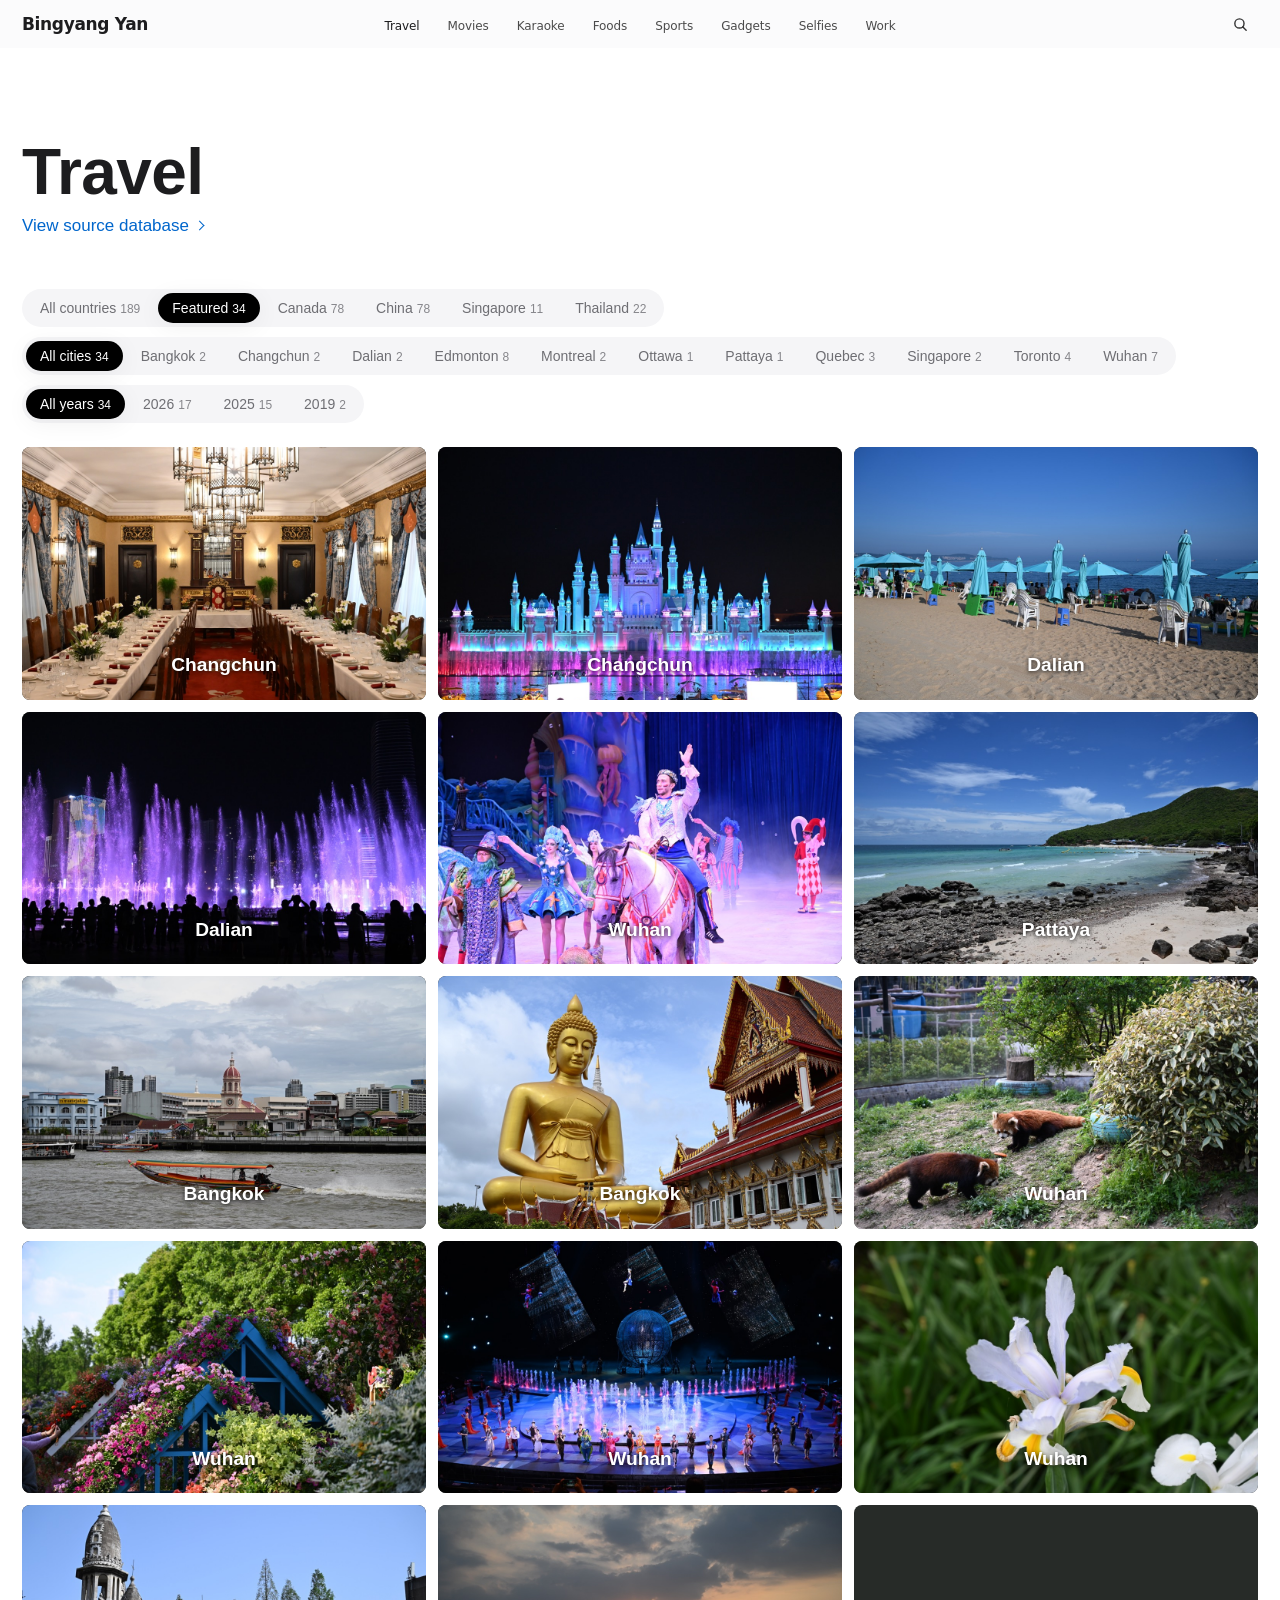
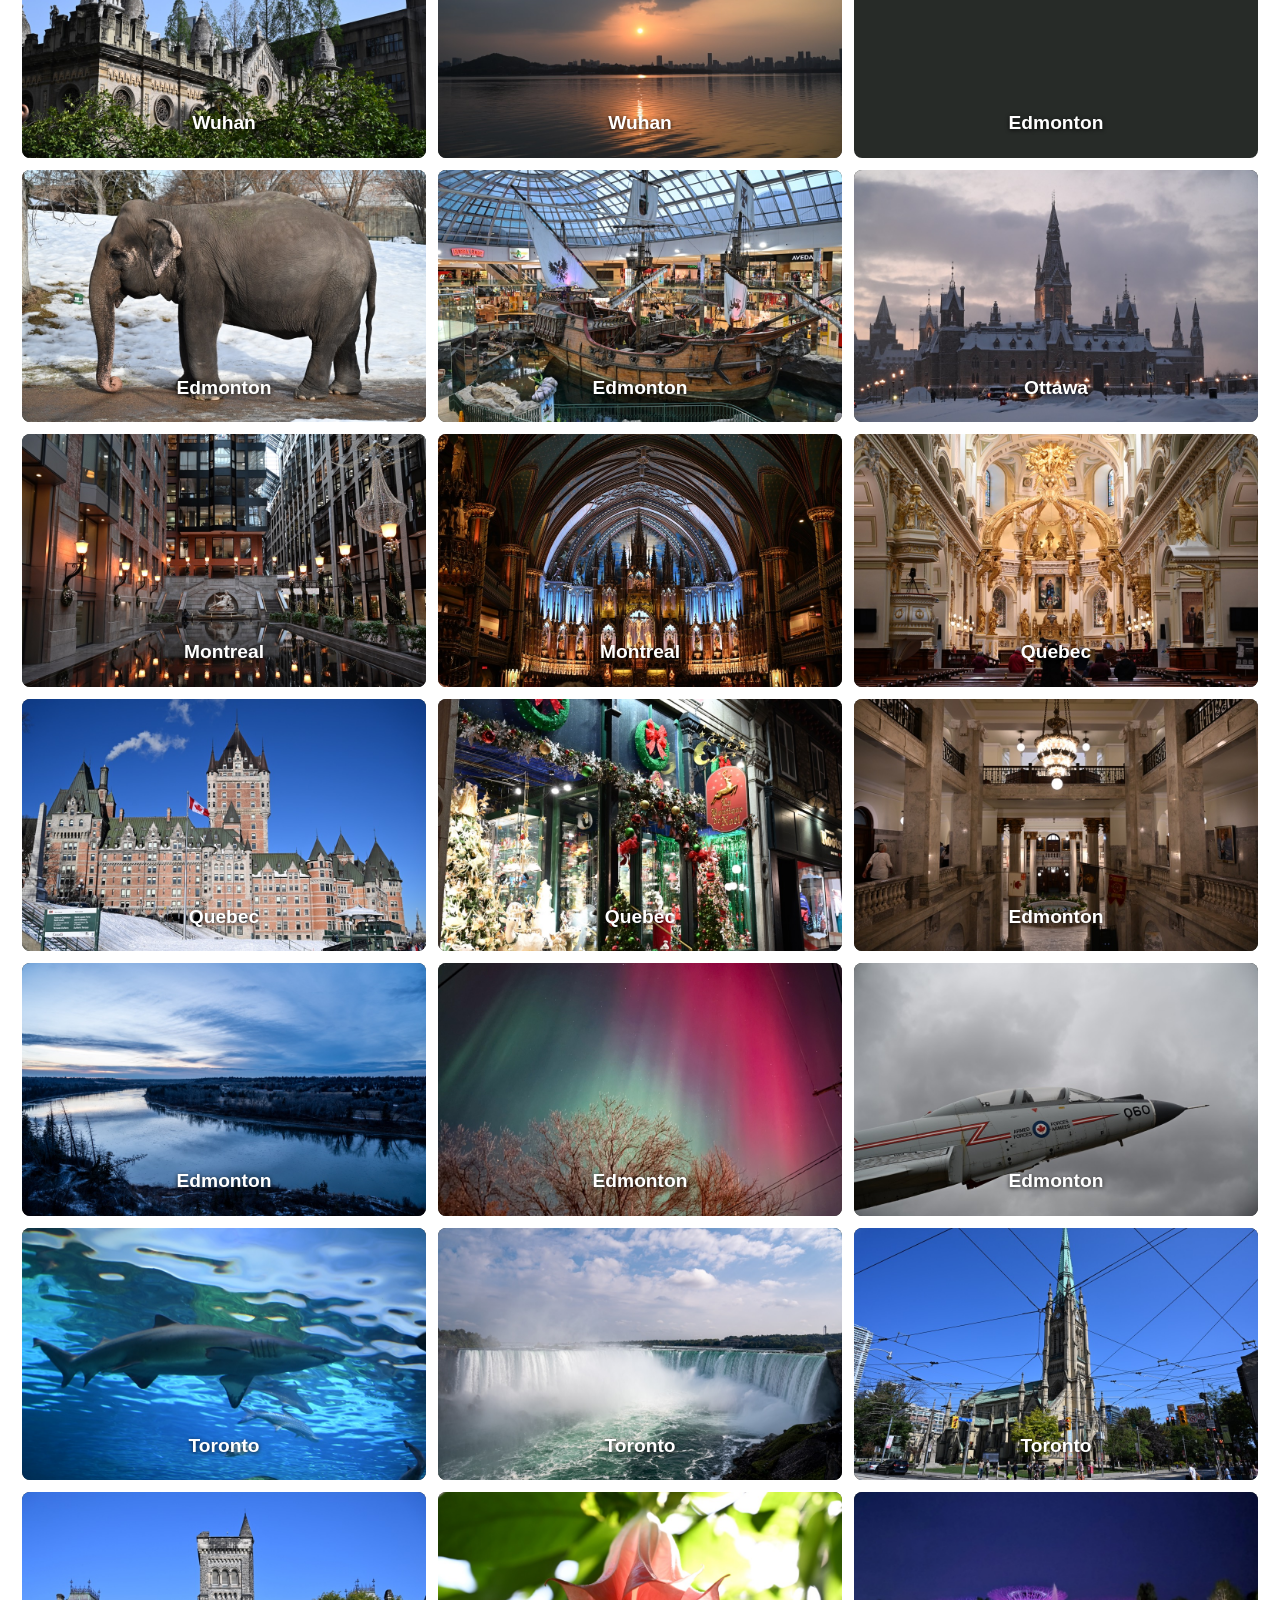
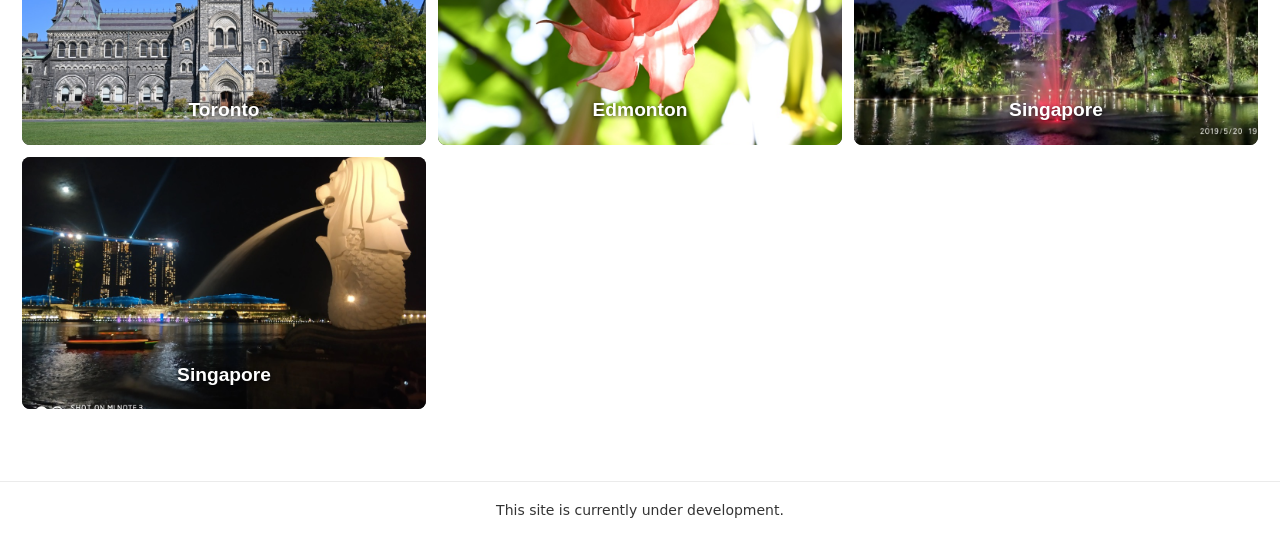
==== commit f7a19bc9: "Remove gradient overlay from featured travel photos" ====
--- a/life/index.html
+++ b/life/index.html
@@ -6,7 +6,7 @@
   <title>Travel · Bingyang Yan</title>
   <link rel="stylesheet" href="../assets/navigation.css?v=2">
   <script src="../assets/navigation.js?v=4" defer></script>
-  <link rel="stylesheet" href="./travel/travel.css?v=12">
+  <link rel="stylesheet" href="./travel/travel.css?v=13">
   <script src="./travel/travel.js?v=9" defer></script>
 </head>
 <body class="has-site-footer">
--- a/life/travel/travel.css
+++ b/life/travel/travel.css
@@ -124,6 +124,8 @@
 .travel-card:focus-visible::after {
   opacity: 0;
 }
+.travel-grid--featured .travel-card::after { content: none; }
+.travel-grid--featured .travel-card-label { text-shadow: 0 1px 4px rgb(0 0 0 / 85%); }
 .travel-card img {
   position: absolute;
   inset: 0;
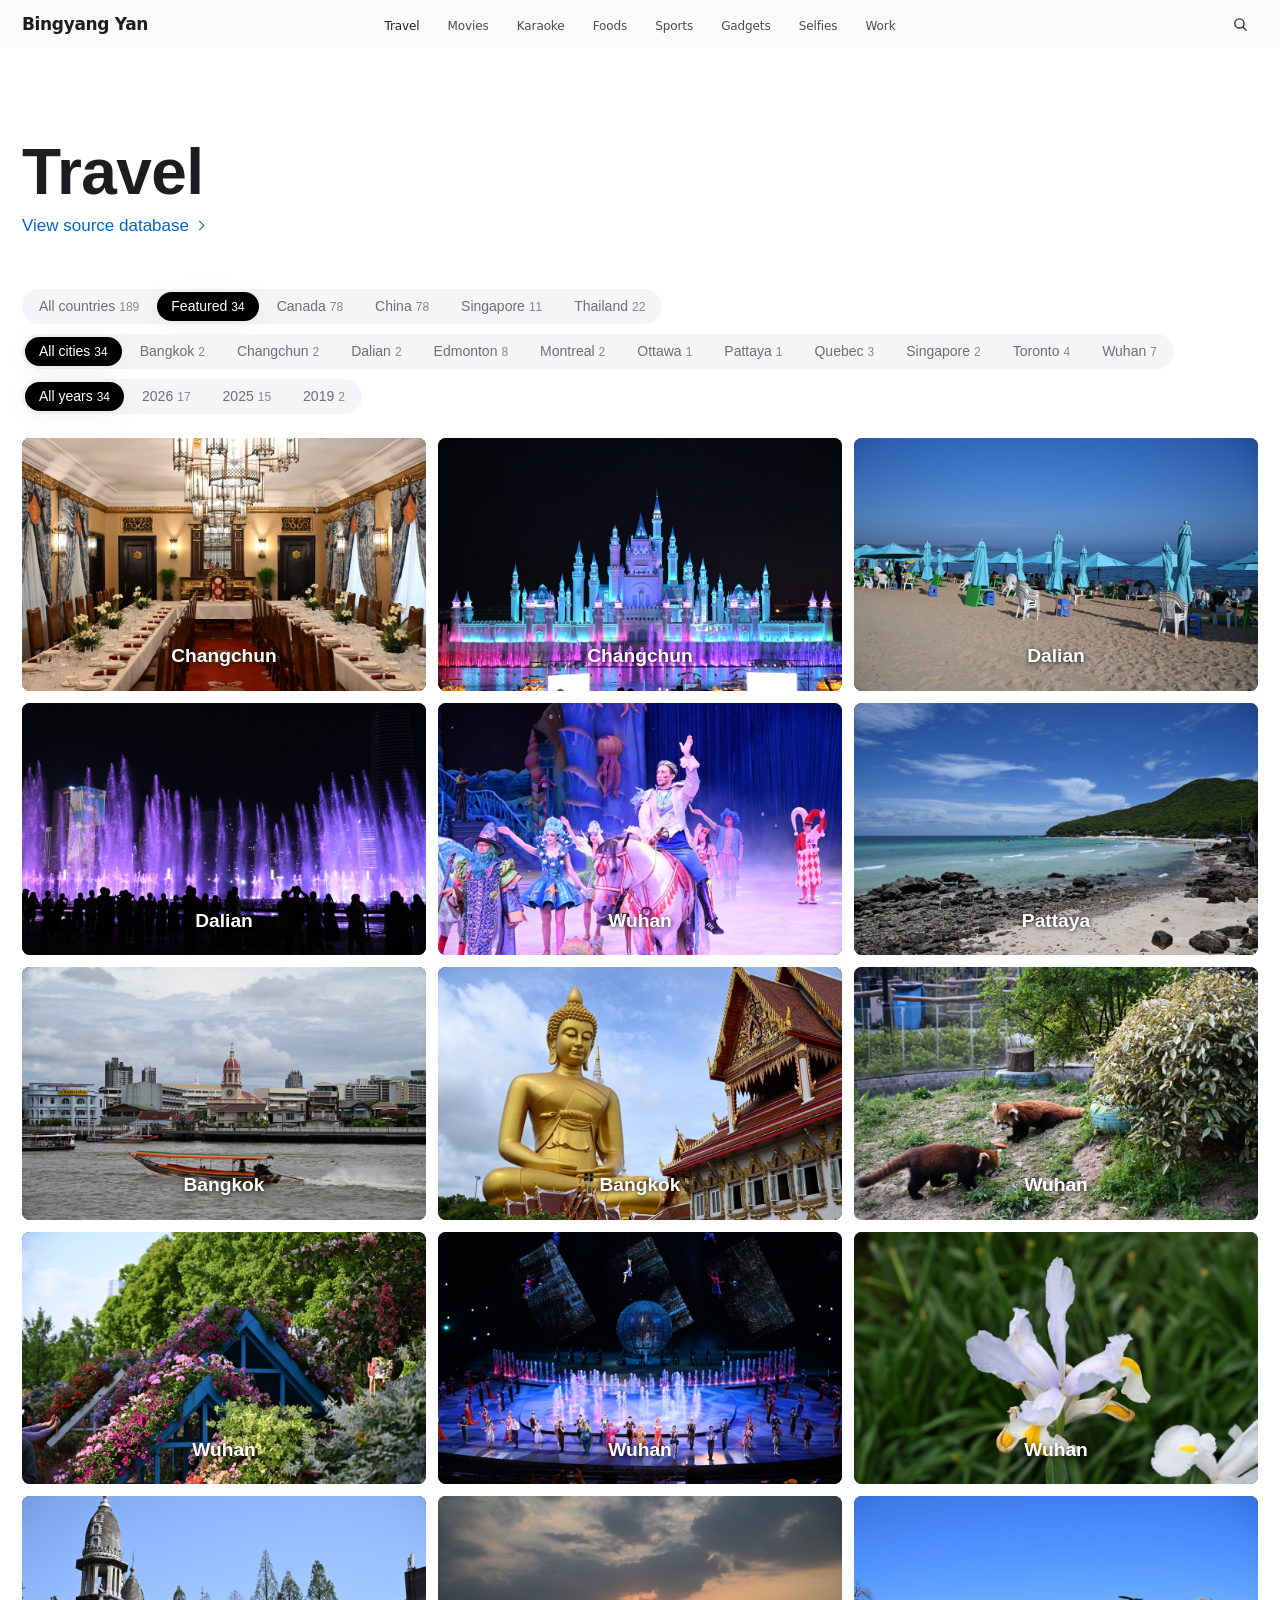
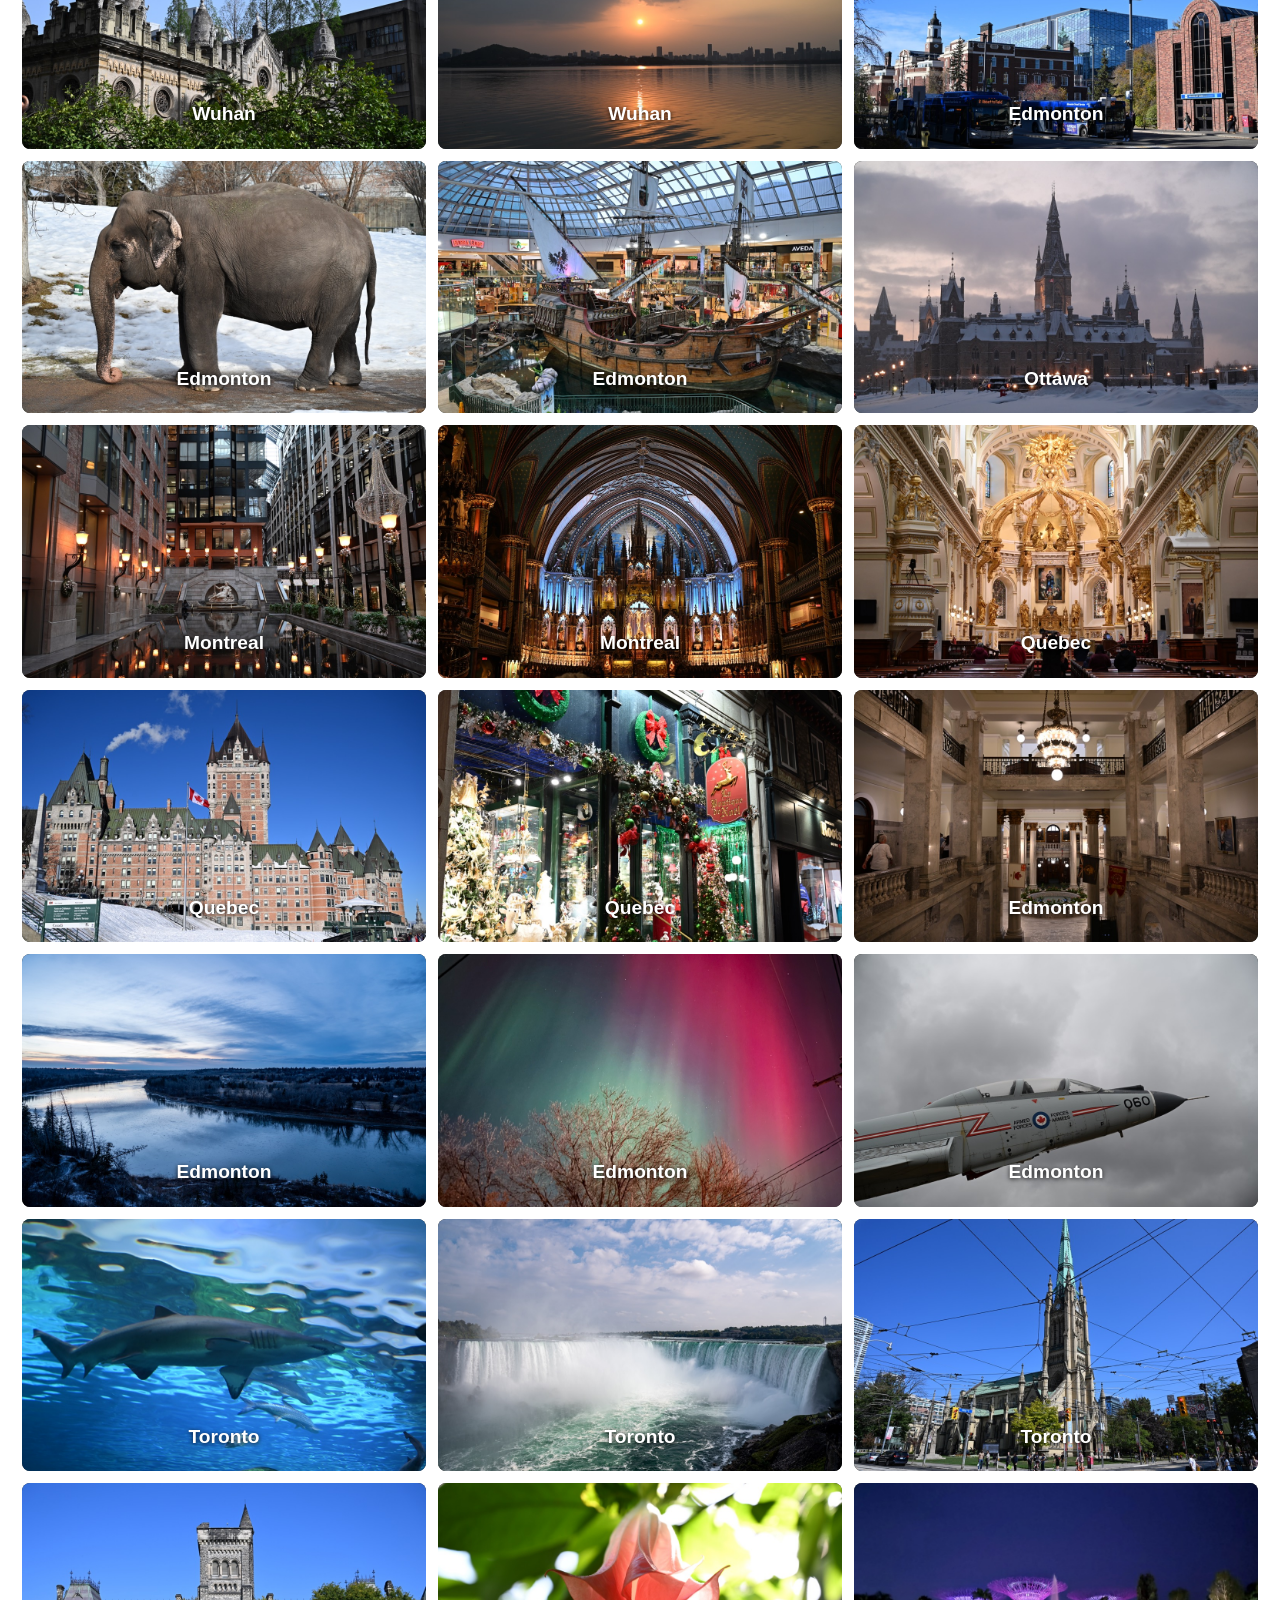
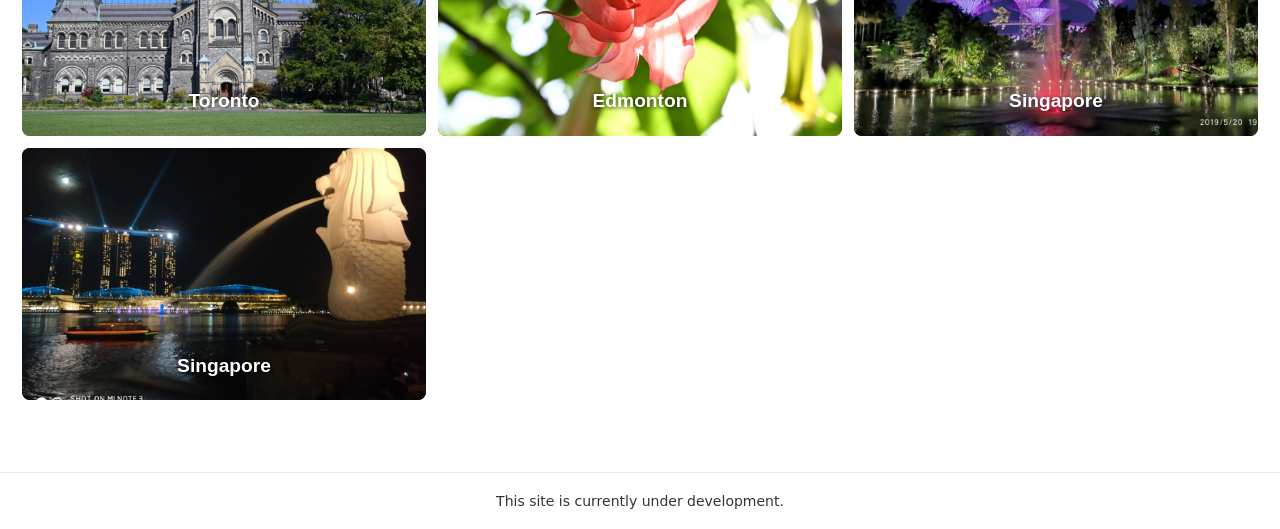
==== commit 5036588b: "Reduce shared filter control height across Work and Life" ====
--- a/life/index.html
+++ b/life/index.html
@@ -6,7 +6,7 @@
   <title>Travel · Bingyang Yan</title>
   <link rel="stylesheet" href="../assets/navigation.css?v=2">
   <script src="../assets/navigation.js?v=4" defer></script>
-  <link rel="stylesheet" href="./travel/travel.css?v=13">
+  <link rel="stylesheet" href="./travel/travel.css?v=14">
   <script src="./travel/travel.js?v=9" defer></script>
 </head>
 <body class="has-site-footer">
--- a/life/travel/travel.css
+++ b/life/travel/travel.css
@@ -49,7 +49,7 @@
 
 .travel-filter-group {
   display: flex; gap: 4px; flex-wrap: wrap; width: fit-content; max-width: 100%;
-  padding: 4px;
+  padding: 3px;
   border-radius: 980px; background: var(--travel-tile);
 }
 .travel-filter {
@@ -58,8 +58,8 @@
   cursor: pointer;
   white-space: nowrap;
   font: inherit;
-  padding: 7px 14px; border-radius: 980px;
-  font-size: 14px; font-weight: 500; color: var(--travel-muted);
+  padding: 5px 14px; border-radius: 980px;
+  font-size: 14px; line-height: 18px; font-weight: 500; color: var(--travel-muted);
   transition: background-color 0.25s var(--ease), color 0.25s var(--ease);
 }
 .travel-filter span { margin-left: 4px; font-size: 12px; color: var(--travel-count); font-variant-numeric: tabular-nums; }
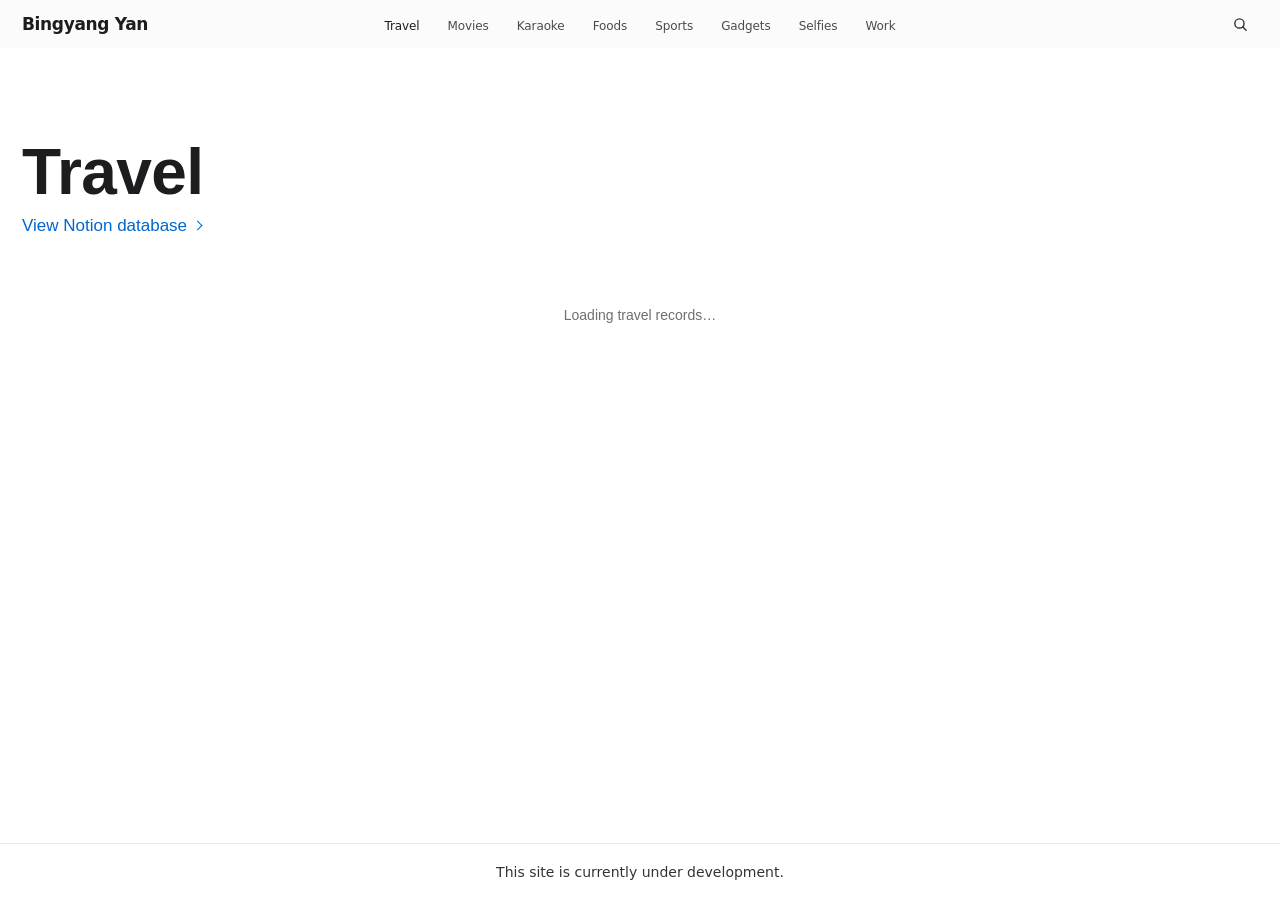
==== commit 96582b94: "Enlarge Work section headings and label Notion database links" ====
--- a/life/index.html
+++ b/life/index.html
@@ -40,7 +40,7 @@
   <main class="travel" id="travel">
     <div class="travel-heading">
       <h1>Travel</h1>
-      <a class="travel-source-link" href="https://bryce-yan.notion.site/db-travel">View source database</a>
+      <a class="travel-source-link" href="https://bryce-yan.notion.site/db-travel">View Notion database</a>
     </div>
     <div class="travel-filters">
       <div class="travel-filter-group" id="travel-country" role="group" aria-label="Filter by featured places or country"></div>
